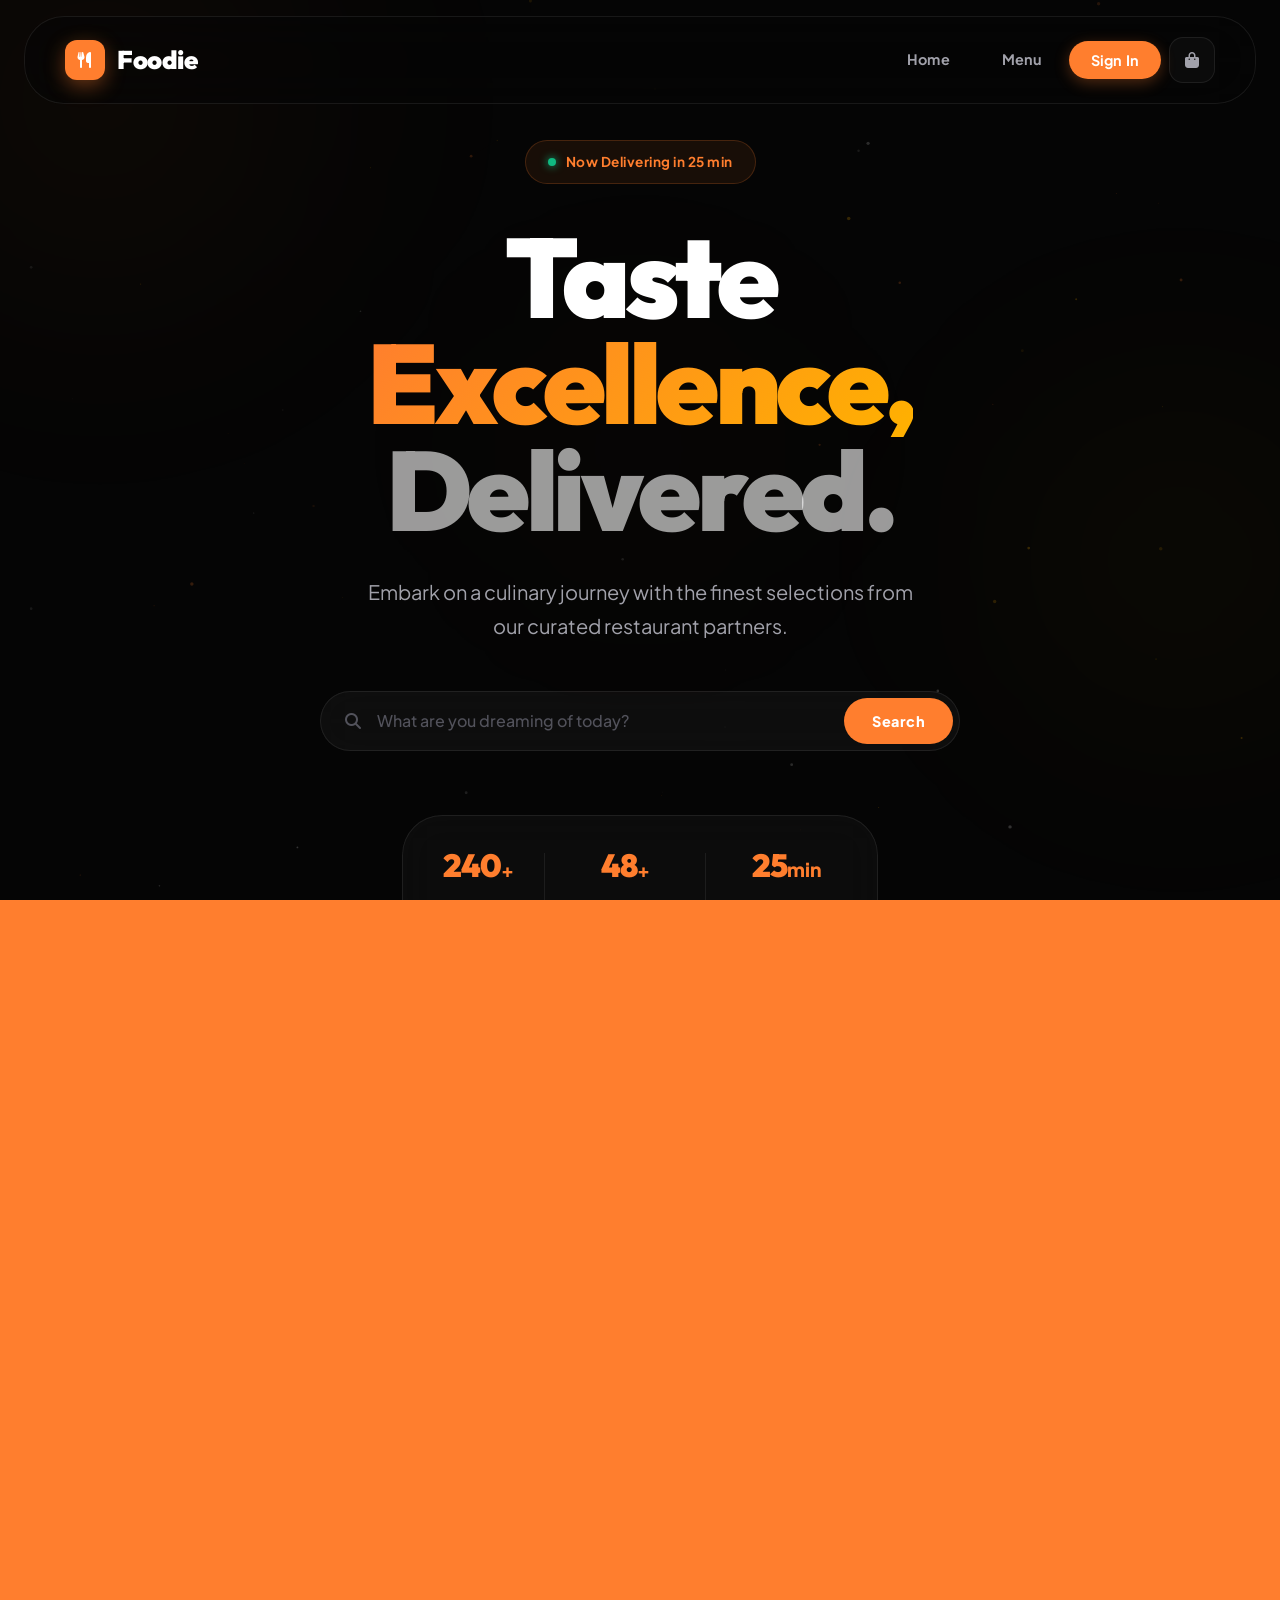
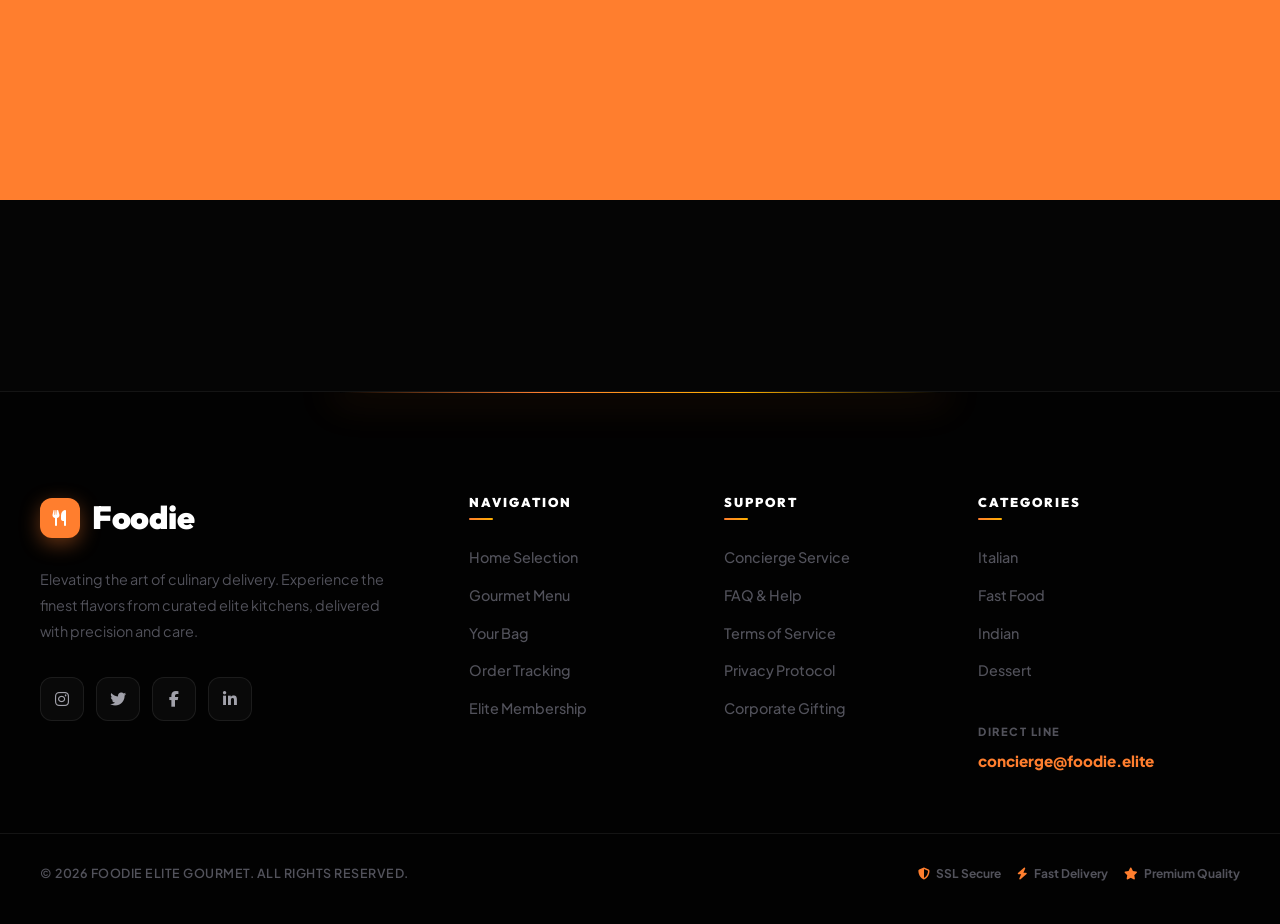
==== Frontend/index.html @ 87326526 "Updated" ====
<!DOCTYPE html>
<html lang="en">
<head>
    <meta charset="UTF-8">
    <meta name="viewport" content="width=device-width, initial-scale=1.0">
    <meta name="description" content="Foodie - Discover the ultimate gourmet experience with lightning-fast delivery from top-rated restaurants.">
    <meta name="theme-color" content="#050505">
    <title>Foodie | Elite Gourmet Delivery</title>
    
    <link rel="preconnect" href="https://fonts.googleapis.com">
    <link rel="preconnect" href="https://fonts.gstatic.com" crossorigin>
    <link href="https://fonts.googleapis.com/css2?family=Outfit:wght@300;400;500;600;700;800;900&family=Plus+Jakarta+Sans:wght@400;500;600;700;800&display=swap" rel="stylesheet">
    <link rel="stylesheet" href="https://cdnjs.cloudflare.com/ajax/libs/font-awesome/6.4.0/css/all.min.css">
    <link rel="stylesheet" href="style.css">
</head>
<body>

    <!-- Canvas for particle background -->
    <canvas id="particle-canvas"></canvas>

    <!-- Ambient orbs -->
    <div class="ambient-orb orb-1"></div>
    <div class="ambient-orb orb-2"></div>
    <div class="ambient-orb orb-3"></div>

    <!-- Page transition overlay -->
    <div id="page-transition"></div>

    <!-- Toast notification container -->
    <div id="toast-container"></div>

    <!-- Premium Glassmorphic Header -->
    <header id="main-header">
        <div class="header-inner">
            <a href="#" class="logo" id="logo-link" onclick="showSection('home')">
                <div class="logo-icon"><i class="fas fa-utensils"></i></div>
                <span>Foodie</span>
            </a>
            <nav>
                <ul class="nav-links">
                    <li><a class="nav-link" id="nav-home-link" onclick="showSection('home')" data-label="Home">Home</a></li>
                    <li><a class="nav-link" id="nav-dashboard-link" onclick="handleDashboardRedirect()" data-label="Dashboard" style="display: none;">Dashboard</a></li>
                    <li><a class="nav-link" id="nav-menu-link" onclick="showSection('home')" data-label="Menu">Menu</a></li>
                    <li id="nav-admin-link" style="display: none;"><a class="nav-link" onclick="showSection('admin')" data-label="Admin">Admin</a></li>
                    <li id="nav-login-wrapper"><a class="nav-link nav-cta" id="nav-login-btn" onclick="showSection('login')">Sign In</a></li>
                    <li id="nav-user-profile" style="display: none;">
                        <div class="user-chip">
                            <div class="user-avatar"><i class="fas fa-crown"></i></div>
                            <span id="user-display-name"></span>
                            <button id="logout-btn" onclick="logout()" class="logout-btn"><i class="fas fa-power-off"></i></button>
                        </div>
                    </li>
                    <li>
                        <a id="cart-nav-btn" onclick="showSection('cart')" class="cart-icon">
                            <i class="fas fa-shopping-bag"></i>
                            <span class="cart-count" id="cart-count-badge" style="display:none;">0</span>
                        </a>
                    </li>
                </ul>
            </nav>
            <button class="mobile-menu-btn" id="mobile-menu-btn"><i class="fas fa-bars"></i></button>
        </div>
    </header>

    <!-- Mobile Nav Drawer -->
    <div class="mobile-nav" id="mobile-nav">
        <button class="mobile-nav-close" onclick="closeMobileNav()"><i class="fas fa-times"></i></button>
        <div class="mobile-nav-links" id="mobile-nav-links-container">
            <a onclick="showSection('home'); closeMobileNav()">Home</a>
            <a onclick="showSection('home'); closeMobileNav()">Menu</a>
            <a onclick="showSection('cart'); closeMobileNav()">Cart</a>
            <a onclick="showSection('login'); closeMobileNav()" id="mobile-login-link">Sign In</a>
        </div>
    </div>

    <main id="main-content">
        <!-- Home Section -->
        <section id="home-section" class="section-page">
            <div class="hero">
                <div class="hero-badge">
                    <span class="badge-dot"></span>
                    <span>Now Delivering in 25 min</span>
                </div>
                <h1 class="hero-title">
                    <span class="title-line">Taste</span>
                    <span class="title-line gradient-text">Excellence,</span>
                    <span class="title-line">Delivered.</span>
                </h1>
                <p class="hero-sub">Embark on a culinary journey with the finest selections from our curated restaurant partners.</p>
                <div class="search-container">
                    <div class="search-icon"><i class="fas fa-search"></i></div>
                    <input type="text" id="food-search-input" placeholder="What are you dreaming of today?" onkeyup="searchFood()">
                    <button class="search-btn" onclick="searchFood()">Search</button>
                </div>
                <div class="hero-stats">
                    <div class="stat-item">
                        <span class="stat-num" data-count="240">0</span><span class="stat-suffix">+</span>
                        <span class="stat-label">Dishes</span>
                    </div>
                    <div class="stat-divider"></div>
                    <div class="stat-item">
                        <span class="stat-num" data-count="48">0</span><span class="stat-suffix">+</span>
                        <span class="stat-label">Restaurants</span>
                    </div>
                    <div class="stat-divider"></div>
                    <div class="stat-item">
                        <span class="stat-num" data-count="25">0</span><span class="stat-suffix">min</span>
                        <span class="stat-label">Avg Delivery</span>
                    </div>
                </div>
            </div>

            <!-- Category Tabs -->
            <div class="category-wrapper">
                <div class="category-scroll" id="category-tabs-list">
                    <div class="category-item active" onclick="filterByCategory('all')">
                        <i class="fas fa-border-all"></i> All Delicacies
                    </div>
                </div>
            </div>

            <div class="container">
                <div class="section-header">
                    <div>
                        <h2 class="section-title" id="main-menu-heading">Curated Menu</h2>
                        <p id="results-count" class="results-count"></p>
                    </div>
                    <div class="view-toggle">
                        <button class="view-btn active" onclick="setView('grid')" id="grid-view-btn"><i class="fas fa-th"></i></button>
                        <button class="view-btn" onclick="setView('list')" id="list-view-btn"><i class="fas fa-list"></i></button>
                    </div>
                </div>
                
                <div class="food-grid" id="food-items-grid">
                    <div class="loading-state">
                        <div class="loader-ring"></div>
                        <p>CURATING YOUR EXPERIENCE...</p>
                    </div>
                </div>
            </div>
        </section>

        <!-- Auth Section -->
        <section id="login-section" class="section-page auth-section" style="display: none;">
            <div class="auth-bg-art">
                <div class="auth-orb auth-orb-1"></div>
                <div class="auth-orb auth-orb-2"></div>
            </div>
            <div class="auth-container">
                <div class="auth-card" id="login-form-box">
                    <div class="auth-logo"><i class="fas fa-utensils"></i></div>
                    <h2>Welcome Back</h2>
                    <p class="auth-subtitle">Sign in to your elite account</p>
                    <form id="login-form" onsubmit="handleLogin(event)">
                        <div class="form-group">
                            <label for="login-email"><i class="fas fa-envelope"></i> Email Address</label>
                            <input type="email" id="login-email" required placeholder="name@example.com" autocomplete="email">
                        </div>
                        <div class="form-group">
                            <label for="login-role"><i class="fas fa-user-shield"></i> Select Role</label>
                            <select id="login-role" required class="auth-select">
                                <option value="USER">User / Gourmet Explorer</option>
                                <option value="ADMIN">Admin / Console Controller</option>
                            </select>
                        </div>
                        <div class="form-group">
                            <label for="login-password"><i class="fas fa-lock"></i> Password</label>
                            <div class="password-wrapper">
                                <input type="password" id="login-password" required placeholder="••••••••" autocomplete="current-password">
                                <button type="button" class="toggle-pwd" onclick="togglePassword('login-password', this)"><i class="fas fa-eye"></i></button>
                            </div>
                        </div>
                        <button type="submit" id="submit-login" class="auth-btn">
                            <span>Authorize Access</span>
                            <i class="fas fa-arrow-right"></i>
                        </button>
                    </form>
                    <p class="auth-switch">New here? <span onclick="toggleAuth('register')">Create an Account →</span></p>
                </div>

                <div class="auth-card" id="register-form-box" style="display: none;">
                    <div class="auth-logo"><i class="fas fa-crown"></i></div>
                    <h2>Join Foodie</h2>
                    <p class="auth-subtitle">Create your elite membership</p>
                    <form id="register-form" onsubmit="handleRegister(event)">
                        <div class="form-group">
                            <label for="reg-name"><i class="fas fa-user"></i> Full Name</label>
                            <input type="text" id="reg-name" required placeholder="Johnathan Doe" autocomplete="name">
                        </div>
                        <div class="form-group">
                            <label for="reg-email"><i class="fas fa-envelope"></i> Email Address</label>
                            <input type="email" id="reg-email" required placeholder="name@example.com" autocomplete="email">
                        </div>
                        <div class="form-group">
                            <label for="reg-password"><i class="fas fa-lock"></i> Password</label>
                            <div class="password-wrapper">
                                <input type="password" id="reg-password" required placeholder="Min 8 characters" autocomplete="new-password">
                                <button type="button" class="toggle-pwd" onclick="togglePassword('reg-password', this)"><i class="fas fa-eye"></i></button>
                            </div>
                            <div class="pwd-strength" id="pwd-strength"></div>
                        </div>
                        <button type="submit" id="submit-register" class="auth-btn">
                            <span>Create Identity</span>
                            <i class="fas fa-arrow-right"></i>
                        </button>
                    </form>
                    <p class="auth-switch">Already have access? <span onclick="toggleAuth('login')">Sign In →</span></p>
                </div>
            </div>
        </section>

        <!-- User Dashboard Section -->
        <section id="user-dashboard-section" class="section-page" style="display: none; padding-top: 130px; min-height: 90vh;">
            <div class="container">
                <div class="hero" style="padding: 40px 0;">
                    <div class="hero-badge">
                        <span class="badge-dot"></span>
                        <span>Personalized Selection</span>
                    </div>
                    <h2 class="section-title">Welcome Back, <span id="dashboard-user-name" class="gradient-text">Member</span></h2>
                    <p class="hero-sub">Explore your curated gourmet menu and recent favorites.</p>
                </div>

                <div class="section-header">
                    <div>
                        <h3 class="section-title">Explore Menu</h3>
                        <p class="results-count">Exclusively for you</p>
                    </div>
                    <div class="view-toggle">
                        <button class="view-btn active" onclick="setView('grid')"><i class="fas fa-th"></i></button>
                    </div>
                </div>

                <div class="food-grid" id="user-food-grid">
                    <!-- Dynamic user content -->
                </div>
            </div>
        </section>

        <!-- Admin Section -->
        <section id="admin-section" class="section-page admin-dashboard-page" style="display: none; padding-top: 100px; min-height: 100vh;">
            <div class="admin-container">
                <aside class="admin-sidebar">
                    <div class="sidebar-header">
                        <div class="logo-icon"><i class="fas fa-crown"></i></div>
                        <span>Admin Console</span>
                    </div>
                    <nav class="sidebar-nav">
                        <a href="#" class="active" onclick="showAdminTab('inventory')"><i class="fas fa-box"></i> Inventory</a>
                        <a href="#" onclick="showAdminTab('orders')"><i class="fas fa-shopping-cart"></i> Orders</a>
                        <a href="#" onclick="showAdminTab('users')"><i class="fas fa-users"></i> Users</a>
                        <a href="#" onclick="showAdminTab('analytics')"><i class="fas fa-chart-line"></i> Analytics</a>
                    </nav>
                    <div class="sidebar-footer">
                        <button onclick="logout()" class="logout-btn"><i class="fas fa-power-off"></i> Sign Out</button>
                    </div>
                </aside>

                <main class="admin-main-content">
                    <div class="admin-header">
                        <div class="header-info">
                            <h2 class="admin-title">Inventory Management</h2>
                            <p class="admin-subtitle">Add, edit, or remove dishes from the public menu</p>
                        </div>
                        <button class="auth-btn add-dish-btn" onclick="openAdminFoodModal()">
                            <i class="fas fa-plus"></i> New Masterwork
                        </button>
                    </div>

                    <div id="admin-inventory-tab" class="admin-tab-content">
                        <div class="admin-table-wrapper reveal">
                            <table class="admin-table">
                                <thead>
                                    <tr>
                                        <th>Dish</th>
                                        <th>Category</th>
                                        <th>Restaurant</th>
                                        <th>Price</th>
                                        <th>Actions</th>
                                    </tr>
                                </thead>
                                <tbody id="admin-food-table-body">
                                    <!-- Dynamic content -->
                                </tbody>
                            </table>
                        </div>
                    </div>
                    
                    <div id="admin-orders-tab" class="admin-tab-content" style="display:none;">
                        <div class="empty-state">
                            <i class="fas fa-shopping-cart"></i>
                            <h3>Order Tracking</h3>
                            <p>Live order management coming soon.</p>
                        </div>
                    </div>
                </main>
            </div>
        </section>

        <!-- Cart Section -->
        <section id="cart-section" class="section-page" style="display: none; padding-top: 130px; min-height: 90vh;">
            <div class="container">
                <div class="section-header">
                    <div>
                        <h2 class="section-title">Your Selection</h2>
                        <p id="cart-item-count" class="results-count"></p>
                    </div>
                    <button class="back-btn" onclick="showSection('home')">
                        <i class="fas fa-arrow-left"></i> Continue Browsing
                    </button>
                </div>
                <div id="cart-items-container" style="margin-top: 4rem;"></div>
            </div>
        </section>
    </main>

    <!-- Detail Modal -->
    <div class="modal-overlay" id="item-detail-modal">
        <div class="modal-glass" id="modal-content-container"></div>
    </div>

    <!-- Footer -->
    <footer>
        <div class="footer-glow"></div>
        <div class="footer-content container">
            <div class="footer-section footer-brand">
                <a href="#" class="logo footer-logo" onclick="showSection('home')">
                    <div class="logo-icon"><i class="fas fa-utensils"></i></div>
                    <span>Foodie</span>
                </a>
                <p>Elevating the art of culinary delivery. Experience the finest flavors from curated elite kitchens, delivered with precision and care.</p>
                <div class="social-links">
                    <a href="#" class="social-icon"><i class="fab fa-instagram"></i></a>
                    <a href="#" class="social-icon"><i class="fab fa-twitter"></i></a>
                    <a href="#" class="social-icon"><i class="fab fa-facebook-f"></i></a>
                    <a href="#" class="social-icon"><i class="fab fa-linkedin-in"></i></a>
                </div>
            </div>
            <div class="footer-section">
                <h4>Navigation</h4>
                <ul>
                    <li><a onclick="showSection('home')">Home Selection</a></li>
                    <li><a onclick="showSection('home')">Gourmet Menu</a></li>
                    <li><a onclick="showSection('cart')">Your Bag</a></li>
                    <li><a href="#">Order Tracking</a></li>
                    <li><a href="#">Elite Membership</a></li>
                </ul>
            </div>
            <div class="footer-section">
                <h4>Support</h4>
                <ul>
                    <li><a href="#">Concierge Service</a></li>
                    <li><a href="#">FAQ & Help</a></li>
                    <li><a href="#">Terms of Service</a></li>
                    <li><a href="#">Privacy Protocol</a></li>
                    <li><a href="#">Corporate Gifting</a></li>
                </ul>
            </div>
            <div class="footer-section">
                <h4>Categories</h4>
                <ul id="footer-category-links">
                    <li><a onclick="filterByCategory('Italian'); showSection('home')">Italian</a></li>
                    <li><a onclick="filterByCategory('Fast Food'); showSection('home')">Fast Food</a></li>
                    <li><a onclick="filterByCategory('Indian'); showSection('home')">Indian</a></li>
                    <li><a onclick="filterByCategory('Dessert'); showSection('home')">Dessert</a></li>
                </ul>
                <div class="footer-contact">
                    <h5>Direct Line</h5>
                    <p>concierge@foodie.elite</p>
                </div>
            </div>
        </div>
        <div class="container footer-bottom">
            <p>&copy; 2026 FOODIE ELITE GOURMET. ALL RIGHTS RESERVED.</p>
            <div class="footer-badges">
                <span><i class="fas fa-shield-alt"></i> SSL Secure</span>
                <span><i class="fas fa-bolt"></i> Fast Delivery</span>
                <span><i class="fas fa-star"></i> Premium Quality</span>
            </div>
        </div>
    </footer>

    <script src="app.js"></script>
</body>
</html>
---- Frontend/style.css ----
@import url('https://fonts.googleapis.com/css2?family=Outfit:wght@300;400;500;600;700;800;900&family=Plus+Jakarta+Sans:wght@400;500;600;700;800&display=swap');

:root {
    --primary: #ff7e2e;
    --primary-rgb: 255, 126, 46;
    --primary-dark: #e66a1f;
    --primary-light: rgba(255, 126, 46, 0.15);
    --accent: #ffb100;
    --accent-rgb: 255, 177, 0;

    --bg: #050505;
    --surface: #0c0c0c;
    --surface-2: #111111;
    --card: #0f0f0f;
    --card-hover: #161616;

    --text: #ffffff;
    --text-muted: #a1a1aa;
    --text-dim: #52525b;

    --success: #10b981;
    --danger: #ef4444;
    --warning: #f59e0b;

    /* Glassmorphism */
    --glass: rgba(255, 255, 255, 0.03);
    --glass-md: rgba(255, 255, 255, 0.06);
    --glass-border: rgba(255, 255, 255, 0.08);
    --glass-border-hover: rgba(255, 255, 255, 0.15);
    --glass-glow: rgba(255, 126, 46, 0.12);

    --border: rgba(255, 255, 255, 0.07);
    --shadow-sm: 0 4px 20px rgba(0,0,0,0.3);
    --shadow-md: 0 10px 40px rgba(0,0,0,0.4);
    --shadow-lg: 0 25px 60px rgba(0,0,0,0.6);
    --shadow-glow: 0 0 40px rgba(255, 126, 46, 0.15);

    --ease-out-expo: cubic-bezier(0.16, 1, 0.3, 1);
    --ease-in-out: cubic-bezier(0.45, 0, 0.55, 1);
    --spring: cubic-bezier(0.34, 1.56, 0.64, 1);

    --radius-sm: 12px;
    --radius-md: 18px;
    --radius-lg: 28px;
    --radius-xl: 40px;
}

/* ========== RESET & BASE ========== */
*, *::before, *::after { margin: 0; padding: 0; box-sizing: border-box; }
html { scroll-behavior: smooth; font-size: 16px; }

body {
    background: var(--bg);
    color: var(--text);
    font-family: 'Plus Jakarta Sans', sans-serif;
    line-height: 1.6;
    overflow-x: hidden;
    -webkit-font-smoothing: antialiased;
}

h1,h2,h3,h4,.logo { font-family: 'Outfit', sans-serif; }
a { text-decoration: none; color: inherit; cursor: pointer; }
ul { list-style: none; }
button { font-family: 'Plus Jakarta Sans', sans-serif; cursor: pointer; border: none; outline: none; }
input { font-family: 'Plus Jakarta Sans', sans-serif; border: none; outline: none; }

/* ========== PARTICLE CANVAS ========== */
#particle-canvas {
    position: fixed;
    top: 0; left: 0;
    width: 100%; height: 100%;
    pointer-events: none;
    z-index: 0;
    opacity: 0.4;
}

/* ========== AMBIENT ORBS ========== */
.ambient-orb {
    position: fixed;
    border-radius: 50%;
    pointer-events: none;
    z-index: 0;
    filter: blur(120px);
    animation: orbFloat 12s ease-in-out infinite alternate;
}
.orb-1 {
    width: 600px; height: 600px;
    top: -200px; left: -200px;
    background: radial-gradient(circle, rgba(255,126,46,0.06) 0%, transparent 70%);
}
.orb-2 {
    width: 500px; height: 500px;
    bottom: 10%; right: -150px;
    background: radial-gradient(circle, rgba(255,177,0,0.05) 0%, transparent 70%);
    animation-delay: -4s;
}
.orb-3 {
    width: 400px; height: 400px;
    top: 50%; left: 50%;
    transform: translate(-50%, -50%);
    background: radial-gradient(circle, rgba(255,126,46,0.03) 0%, transparent 70%);
    animation-delay: -8s;
}
@keyframes orbFloat {
    0% { transform: translate(0, 0) scale(1); }
    100% { transform: translate(30px, 30px) scale(1.08); }
}

/* ========== PAGE TRANSITION ========== */
#page-transition {
    position: fixed;
    inset: 0;
    background: var(--primary);
    z-index: 9999;
    transform: translateY(100%);
    pointer-events: none;
}
#page-transition.entering {
    animation: transIn 0.4s var(--ease-out-expo) forwards;
}
#page-transition.exiting {
    animation: transOut 0.4s var(--ease-out-expo) forwards;
}
@keyframes transIn {
    from { transform: translateY(100%); }
    to { transform: translateY(0%); }
}
@keyframes transOut {
    from { transform: translateY(0%); }
    to { transform: translateY(-100%); }
}

/* ========== TOAST NOTIFICATIONS ========== */
#toast-container {
    position: fixed;
    bottom: 40px;
    right: 40px;
    display: flex;
    flex-direction: column;
    gap: 12px;
    z-index: 9000;
}
.toast {
    display: flex;
    align-items: center;
    gap: 14px;
    padding: 18px 24px;
    background: rgba(15,15,15,0.95);
    backdrop-filter: blur(30px);
    -webkit-backdrop-filter: blur(30px);
    border: 1px solid var(--glass-border);
    border-radius: var(--radius-md);
    min-width: 280px;
    max-width: 380px;
    box-shadow: var(--shadow-lg);
    animation: toastIn 0.5s var(--spring) forwards;
    transform-origin: right bottom;
}
.toast.removing { animation: toastOut 0.4s var(--ease-out-expo) forwards; }
.toast-icon { width: 36px; height: 36px; border-radius: 10px; display:flex; align-items:center; justify-content:center; font-size: 1rem; flex-shrink: 0; }
.toast.success .toast-icon { background: rgba(16,185,129,0.15); color: var(--success); }
.toast.error .toast-icon { background: rgba(239,68,68,0.15); color: var(--danger); }
.toast.info .toast-icon { background: rgba(255,126,46,0.15); color: var(--primary); }
.toast-body { flex: 1; }
.toast-title { font-weight: 800; font-size: 0.85rem; letter-spacing: 0.5px; margin-bottom: 3px; font-family: 'Outfit', sans-serif; }
.toast-msg { font-size: 0.8rem; color: var(--text-muted); font-weight: 500; }
.toast-close { color: var(--text-dim); cursor:pointer; padding: 4px; transition: color 0.2s; }
.toast-close:hover { color: var(--text); }
.toast-progress { position: absolute; bottom: 0; left: 0; height: 2px; border-radius: 0 0 var(--radius-md) var(--radius-md); animation: toastProgress 4s linear forwards; }
.toast.success .toast-progress { background: var(--success); }
.toast.error .toast-progress { background: var(--danger); }
.toast.info .toast-progress { background: var(--primary); }
@keyframes toastIn {
    from { opacity: 0; transform: translateX(60px) scale(0.9); }
    to { opacity: 1; transform: translateX(0) scale(1); }
}
@keyframes toastOut {
    from { opacity: 1; transform: translateX(0) scale(1); }
    to { opacity: 0; transform: translateX(60px) scale(0.9); }
}
@keyframes toastProgress {
    from { width: 100%; }
    to { width: 0%; }
}

/* ========== HEADER ========== */
header {
    position: fixed;
    top: 0; left: 0; right: 0;
    z-index: 1000;
    padding: 0;
    transition: all 0.4s var(--ease-out-expo);
}
.header-inner {
    display: flex;
    align-items: center;
    justify-content: space-between;
    padding: 20px 40px;
    margin: 16px 24px 0;
    background: rgba(5,5,5,0.6);
    backdrop-filter: blur(30px);
    -webkit-backdrop-filter: blur(30px);
    border: 1px solid var(--glass-border);
    border-radius: var(--radius-xl);
    transition: all 0.4s var(--ease-out-expo);
}
header.scrolled .header-inner {
    padding: 14px 36px;
    background: rgba(5,5,5,0.85);
    border-color: rgba(255,255,255,0.1);
    box-shadow: 0 8px 40px rgba(0,0,0,0.4), 0 0 0 1px rgba(255,126,46,0.05);
}

.logo {
    display: flex;
    align-items: center;
    gap: 12px;
    font-family: 'Outfit', sans-serif;
    font-size: 1.6rem;
    font-weight: 900;
    letter-spacing: -0.5px;
    color: var(--text);
    transition: transform 0.3s var(--spring);
}
.logo:hover { transform: scale(1.03); }
.logo-icon {
    width: 40px; height: 40px;
    background: var(--primary);
    border-radius: 12px;
    display: flex; align-items: center; justify-content: center;
    font-size: 1rem;
    color: white;
    box-shadow: 0 6px 20px rgba(var(--primary-rgb), 0.4);
    transition: box-shadow 0.3s;
}
.logo:hover .logo-icon { box-shadow: 0 8px 30px rgba(var(--primary-rgb), 0.6); }

.nav-links {
    display: flex;
    align-items: center;
    gap: 8px;
}
.nav-link {
    padding: 10px 18px;
    border-radius: 50px;
    font-weight: 700;
    font-size: 0.9rem;
    color: var(--text-muted);
    transition: all 0.25s var(--ease-out-expo);
    position: relative;
    letter-spacing: 0.2px;
}
.nav-link::after {
    content: '';
    position: absolute;
    bottom: 6px;
    left: 50%;
    transform: translateX(-50%);
    width: 0;
    height: 2px;
    background: var(--primary);
    border-radius: 2px;
    transition: width 0.3s var(--ease-out-expo);
}
.nav-link:hover { color: var(--text); background: var(--glass); }
.nav-link:hover::after { width: 20px; }
.nav-link.active-nav { color: var(--text); }
.nav-cta {
    background: var(--primary);
    color: white !important;
    box-shadow: 0 4px 15px rgba(var(--primary-rgb), 0.3);
    padding: 10px 22px;
}
.nav-cta:hover { background: var(--primary-dark); box-shadow: 0 6px 25px rgba(var(--primary-rgb), 0.5); transform: translateY(-1px); }
.nav-cta::after { display: none; }

.user-chip {
    display: flex;
    align-items: center;
    gap: 10px;
    background: var(--glass);
    border: 1px solid var(--glass-border);
    border-radius: 50px;
    padding: 6px 14px 6px 8px;
    backdrop-filter: blur(10px);
}
.user-avatar {
    width: 32px; height: 32px;
    background: linear-gradient(135deg, var(--primary), var(--accent));
    border-radius: 50%;
    display: flex; align-items: center; justify-content: center;
    font-size: 0.75rem;
    color: white;
}
#user-display-name { font-weight: 800; font-size: 0.85rem; }
.logout-btn {
    background: rgba(239,68,68,0.1);
    color: var(--danger);
    border: 1px solid rgba(239,68,68,0.2);
    border-radius: 8px;
    width: 28px; height: 28px;
    display: flex; align-items: center; justify-content: center;
    font-size: 0.75rem;
    transition: all 0.2s;
}
.logout-btn:hover { background: var(--danger); color: white; }

.cart-icon {
    position: relative;
    width: 46px; height: 46px;
    background: var(--glass);
    border: 1px solid var(--glass-border);
    border-radius: 14px;
    display: flex; align-items: center; justify-content: center;
    font-size: 1rem;
    color: var(--text-muted);
    transition: all 0.3s var(--ease-out-expo);
}
.cart-icon:hover { background: var(--glass-md); border-color: var(--glass-border-hover); color: var(--text); transform: translateY(-2px); }
.cart-count {
    position: absolute;
    top: -6px; right: -6px;
    min-width: 20px; height: 20px;
    background: var(--primary);
    border-radius: 50px;
    font-size: 0.7rem;
    font-weight: 900;
    color: white;
    display: flex; align-items: center; justify-content: center;
    padding: 0 5px;
    border: 2px solid var(--bg);
    animation: badgePop 0.4s var(--spring);
}
@keyframes badgePop {
    0% { transform: scale(0); }
    60% { transform: scale(1.2); }
    100% { transform: scale(1); }
}

.mobile-menu-btn {
    display: none;
    background: var(--glass);
    border: 1px solid var(--glass-border);
    border-radius: 12px;
    color: var(--text);
    width: 44px; height: 44px;
    align-items: center; justify-content: center;
    font-size: 1.1rem;
}

/* Mobile Nav */
.mobile-nav {
    position: fixed;
    inset: 0;
    background: rgba(5,5,5,0.97);
    backdrop-filter: blur(30px);
    z-index: 2000;
    display: flex;
    flex-direction: column;
    align-items: center;
    justify-content: center;
    transform: translateX(100%);
    transition: transform 0.5s var(--ease-out-expo);
}
.mobile-nav.open { transform: translateX(0); }
.mobile-nav-close {
    position: absolute;
    top: 30px; right: 30px;
    background: var(--glass);
    border: 1px solid var(--glass-border);
    color: var(--text);
    border-radius: 12px;
    width: 44px; height: 44px;
    display: flex; align-items: center; justify-content: center;
    font-size: 1.1rem;
}
.mobile-nav-links {
    display: flex;
    flex-direction: column;
    gap: 2rem;
    text-align: center;
}
.mobile-nav-links a {
    font-size: 2.5rem;
    font-weight: 900;
    font-family: 'Outfit', sans-serif;
    color: var(--text-muted);
    transition: all 0.3s;
    letter-spacing: -1px;
}
.mobile-nav-links a:hover { color: var(--primary); transform: translateX(10px); }

/* ========== HERO ========== */
.hero {
    min-height: 100vh;
    display: flex;
    flex-direction: column;
    align-items: center;
    justify-content: center;
    text-align: center;
    padding: 140px 40px 80px;
    position: relative;
    z-index: 1;
}
.hero-badge {
    display: inline-flex;
    align-items: center;
    gap: 10px;
    background: rgba(255,126,46,0.08);
    border: 1px solid rgba(255,126,46,0.2);
    border-radius: 50px;
    padding: 10px 22px;
    font-size: 0.85rem;
    font-weight: 700;
    color: var(--primary);
    margin-bottom: 2.5rem;
    letter-spacing: 0.5px;
    animation: fadeSlideUp 0.8s var(--ease-out-expo) both;
}
.badge-dot {
    width: 8px; height: 8px;
    background: var(--success);
    border-radius: 50%;
    box-shadow: 0 0 8px var(--success);
    animation: pulse 2s ease-in-out infinite;
}
@keyframes pulse {
    0%, 100% { box-shadow: 0 0 8px var(--success); }
    50% { box-shadow: 0 0 16px var(--success), 0 0 24px rgba(16,185,129,0.3); }
}

.hero-title {
    display: flex;
    flex-direction: column;
    font-size: clamp(3.5rem, 9vw, 7rem);
    font-weight: 900;
    letter-spacing: -0.04em;
    line-height: 0.95;
    margin-bottom: 2rem;
}
.title-line {
    display: block;
    animation: fadeSlideUp 0.8s var(--ease-out-expo) both;
}
.title-line:nth-child(1) { animation-delay: 0.1s; }
.title-line:nth-child(2) { animation-delay: 0.2s; }
.title-line:nth-child(3) { animation-delay: 0.3s; color: rgba(255,255,255,0.6); }
.gradient-text {
    background: linear-gradient(135deg, var(--primary) 0%, var(--accent) 100%);
    -webkit-background-clip: text;
    -webkit-text-fill-color: transparent;
    background-clip: text;
}

.hero-sub {
    font-size: clamp(1rem, 2vw, 1.25rem);
    color: var(--text-muted);
    max-width: 560px;
    line-height: 1.7;
    margin-bottom: 3rem;
    animation: fadeSlideUp 0.8s var(--ease-out-expo) 0.4s both;
}

.search-container {
    display: flex;
    align-items: center;
    gap: 0;
    width: 100%;
    max-width: 640px;
    background: rgba(255,255,255,0.04);
    border: 1px solid var(--glass-border);
    border-radius: var(--radius-xl);
    padding: 6px 6px 6px 24px;
    backdrop-filter: blur(20px);
    transition: all 0.3s var(--ease-out-expo);
    animation: fadeSlideUp 0.8s var(--ease-out-expo) 0.5s both;
}
.search-container:focus-within {
    border-color: rgba(255,126,46,0.4);
    background: rgba(255,255,255,0.06);
    box-shadow: 0 0 0 4px rgba(255,126,46,0.08), 0 20px 40px rgba(0,0,0,0.3);
}
.search-icon { color: var(--text-dim); font-size: 1rem; flex-shrink: 0; }
.search-container input {
    flex: 1;
    background: none;
    color: var(--text);
    font-size: 1rem;
    font-weight: 500;
    padding: 12px 16px;
}
.search-container input::placeholder { color: var(--text-dim); }
.search-btn {
    background: var(--primary);
    color: white;
    border-radius: 50px;
    padding: 14px 28px;
    font-weight: 800;
    font-size: 0.9rem;
    letter-spacing: 0.5px;
    transition: all 0.3s var(--ease-out-expo);
    flex-shrink: 0;
}
.search-btn:hover { background: var(--primary-dark); box-shadow: 0 6px 20px rgba(var(--primary-rgb), 0.4); transform: scale(1.03); }

.hero-stats {
    display: flex;
    align-items: center;
    gap: 0;
    margin-top: 4rem;
    background: var(--glass);
    border: 1px solid var(--glass-border);
    border-radius: var(--radius-xl);
    padding: 24px 40px;
    backdrop-filter: blur(20px);
    animation: fadeSlideUp 0.8s var(--ease-out-expo) 0.6s both;
}
.stat-item { text-align: center; padding: 0 30px; }
.stat-item:first-child { padding-left: 0; }
.stat-item:last-child { padding-right: 0; }
.stat-num {
    font-size: 2rem;
    font-weight: 900;
    font-family: 'Outfit', sans-serif;
    color: var(--primary);
    letter-spacing: -1px;
}
.stat-suffix { font-size: 1.2rem; font-weight: 800; color: var(--primary); }
.stat-label { display: block; font-size: 0.8rem; color: var(--text-dim); font-weight: 600; text-transform: uppercase; letter-spacing: 1px; margin-top: 4px; }
.stat-divider { width: 1px; height: 50px; background: var(--border); }

@keyframes fadeSlideUp {
    from { opacity: 0; transform: translateY(30px); }
    to { opacity: 1; transform: translateY(0); }
}

/* ========== CATEGORY TABS ========== */
.category-wrapper {
    padding: 40px 0;
    position: relative;
    z-index: 1;
}
.category-scroll {
    display: flex;
    gap: 12px;
    overflow-x: auto;
    padding: 8px 40px;
    scrollbar-width: none;
}
.category-scroll::-webkit-scrollbar { display: none; }
.category-item {
    display: flex;
    align-items: center;
    gap: 8px;
    padding: 12px 26px;
    background: var(--glass);
    border: 1px solid var(--glass-border);
    border-radius: 50px;
    font-weight: 700;
    cursor: pointer;
    transition: all 0.3s var(--spring);
    color: var(--text-muted);
    font-size: 0.95rem;
    white-space: nowrap;
    flex-shrink: 0;
    backdrop-filter: blur(10px);
    position: relative;
    overflow: hidden;
}
.category-item::before {
    content: '';
    position: absolute;
    inset: 0;
    background: linear-gradient(135deg, var(--primary), var(--accent));
    opacity: 0;
    transition: opacity 0.3s;
}
.category-item span, .category-item i { position: relative; z-index: 1; }
.category-item:hover { border-color: rgba(255,126,46,0.3); color: var(--text); transform: translateY(-3px); box-shadow: 0 8px 25px rgba(0,0,0,0.3); }
.category-item.active { color: white; border-color: transparent; box-shadow: 0 8px 25px rgba(var(--primary-rgb), 0.35); }
.category-item.active::before { opacity: 1; }

/* ========== SECTION ========== */
.container { max-width: 1400px; margin: 0 auto; padding: 0 40px; }
.section-header {
    display: flex;
    align-items: center;
    justify-content: space-between;
    margin-bottom: 3rem;
}
.section-title {
    font-size: 2.5rem;
    font-weight: 900;
    letter-spacing: -0.03em;
    background: linear-gradient(180deg, #fff 0%, rgba(255,255,255,0.7) 100%);
    -webkit-background-clip: text;
    -webkit-text-fill-color: transparent;
    background-clip: text;
}
.results-count { color: var(--text-dim); font-weight: 600; font-size: 0.9rem; margin-top: 6px; }

.view-toggle {
    display: flex;
    gap: 4px;
    background: var(--glass);
    border: 1px solid var(--glass-border);
    border-radius: 12px;
    padding: 4px;
}
.view-btn {
    width: 36px; height: 36px;
    border-radius: 8px;
    background: none;
    color: var(--text-dim);
    font-size: 0.9rem;
    transition: all 0.2s;
}
.view-btn.active { background: var(--primary); color: white; box-shadow: 0 4px 12px rgba(var(--primary-rgb),0.3); }
.view-btn:hover:not(.active) { color: var(--text); background: var(--glass-md); }

/* ========== FOOD GRID ========== */
.food-grid {
    display: grid;
    grid-template-columns: repeat(auto-fill, minmax(320px, 1fr));
    gap: 24px;
    padding-bottom: 80px;
    position: relative;
    z-index: 1;
}
.food-grid.list-view {
    grid-template-columns: 1fr;
}
.food-grid.list-view .food-card {
    flex-direction: row;
    height: 180px;
}
.food-grid.list-view .card-img-wrapper {
    width: 200px;
    height: 100%;
    flex-shrink: 0;
    margin: 8px;
    border-radius: 20px;
}
.food-grid.list-view .food-info { padding: 24px 28px; }
.food-grid.list-view .food-info h3 { font-size: 1.4rem; }
.food-grid.list-view .food-info p { display: -webkit-box; -webkit-line-clamp: 2; -webkit-box-orient: vertical; overflow: hidden; }

/* ========== FOOD CARD ========== */
.food-card {
    background: var(--card);
    border-radius: var(--radius-lg);
    overflow: hidden;
    border: 1px solid var(--border);
    transition: transform 0.4s var(--spring), border-color 0.4s, box-shadow 0.4s var(--ease-out-expo);
    cursor: pointer;
    display: flex;
    flex-direction: column;
    position: relative;
    opacity: 0;
    animation: cardEntrance 0.6s var(--ease-out-expo) forwards;
}
.food-card::before {
    content: '';
    position: absolute;
    inset: 0;
    background: radial-gradient(circle at 50% 0%, rgba(255,126,46,0.06) 0%, transparent 60%);
    opacity: 0;
    transition: opacity 0.4s;
    pointer-events: none;
    z-index: 1;
}
.food-card:hover { transform: translateY(-12px) scale(1.01); border-color: rgba(var(--primary-rgb), 0.3); box-shadow: 0 30px 60px rgba(0,0,0,0.5), 0 0 30px rgba(var(--primary-rgb), 0.1); }
.food-card:hover::before { opacity: 1; }
.food-card:active { transform: translateY(-6px) scale(0.99); }
@keyframes cardEntrance {
    from { opacity: 0; transform: translateY(40px) scale(0.95); }
    to { opacity: 1; transform: translateY(0) scale(1); }
}

.card-img-wrapper {
    position: relative;
    height: 260px;
    overflow: hidden;
    margin: 10px;
    border-radius: 20px;
    background: var(--surface-2);
    flex-shrink: 0;
}
.food-card img {
    width: 100%; height: 100%;
    object-fit: cover;
    transition: transform 0.6s var(--ease-out-expo);
}
.food-card:hover img { transform: scale(1.08); }
.card-img-overlay {
    position: absolute;
    inset: 0;
    background: linear-gradient(to top, rgba(0,0,0,0.5) 0%, transparent 50%);
    opacity: 0;
    transition: opacity 0.4s;
}
.food-card:hover .card-img-overlay { opacity: 1; }

.card-tag {
    position: absolute;
    top: 14px; left: 14px;
    background: rgba(0,0,0,0.65);
    backdrop-filter: blur(12px);
    color: white;
    padding: 6px 14px;
    border-radius: 50px;
    font-size: 0.72rem;
    font-weight: 800;
    text-transform: uppercase;
    letter-spacing: 1px;
    z-index: 2;
    border: 1px solid rgba(255,255,255,0.1);
}
.card-wish {
    position: absolute;
    top: 14px; right: 14px;
    width: 36px; height: 36px;
    background: rgba(0,0,0,0.6);
    backdrop-filter: blur(12px);
    border: 1px solid rgba(255,255,255,0.1);
    border-radius: 50%;
    display: flex; align-items: center; justify-content: center;
    font-size: 0.85rem;
    color: var(--text-muted);
    cursor: pointer;
    z-index: 2;
    transition: all 0.3s var(--spring);
    opacity: 0;
}
.food-card:hover .card-wish { opacity: 1; }
.card-wish:hover { background: rgba(239,68,68,0.2); color: var(--danger); border-color: rgba(239,68,68,0.3); transform: scale(1.1); }
.card-wish.active { opacity: 1; color: var(--danger); background: rgba(239,68,68,0.2); border-color: rgba(239,68,68,0.3); }

.card-rating {
    position: absolute;
    bottom: 14px; left: 14px;
    background: rgba(0,0,0,0.65);
    backdrop-filter: blur(12px);
    color: var(--accent);
    padding: 4px 12px;
    border-radius: 50px;
    font-size: 0.75rem;
    font-weight: 800;
    z-index: 2;
    display: flex; align-items: center; gap: 5px;
    border: 1px solid rgba(255,255,255,0.1);
    transform: translateY(8px);
    opacity: 0;
    transition: all 0.3s var(--ease-out-expo);
}
.food-card:hover .card-rating { opacity: 1; transform: translateY(0); }

.food-info {
    padding: 20px 22px 22px;
    flex-grow: 1;
    display: flex;
    flex-direction: column;
}
.food-info h3 {
    font-size: 1.5rem;
    font-weight: 900;
    letter-spacing: -0.03em;
    margin-bottom: 8px;
    line-height: 1.2;
    transition: color 0.3s;
}
.food-card:hover .food-info h3 { color: var(--primary); }
.food-info p {
    color: var(--text-muted);
    font-size: 0.9rem;
    line-height: 1.6;
    flex-grow: 1;
    display: -webkit-box;
    -webkit-line-clamp: 2;
    -webkit-box-orient: vertical;
    overflow: hidden;
}
.food-footer {
    display: flex;
    align-items: center;
    justify-content: space-between;
    margin-top: 18px;
    padding-top: 16px;
    border-top: 1px solid var(--border);
}
.price {
    font-size: 1.8rem;
    font-weight: 900;
    letter-spacing: -0.03em;
    font-family: 'Outfit', sans-serif;
}
.add-btn {
    width: 52px; height: 52px;
    background: var(--primary);
    border-radius: 16px;
    display: flex; align-items: center; justify-content: center;
    font-size: 1.1rem;
    color: white;
    transition: all 0.3s var(--spring);
    box-shadow: 0 6px 16px rgba(var(--primary-rgb), 0.35);
    position: relative;
    overflow: hidden;
}
.add-btn::after {
    content: '';
    position: absolute;
    inset: 0;
    background: rgba(255,255,255,0.2);
    transform: scale(0);
    border-radius: 50%;
    transition: transform 0.4s;
}
.add-btn:hover { transform: scale(1.1) rotate(90deg); box-shadow: 0 10px 30px rgba(var(--primary-rgb), 0.5); }
.add-btn:active::after { transform: scale(2); opacity: 0; transition: transform 0.2s, opacity 0.4s; }

/* ========== LOADING STATE ========== */
.loading-state {
    grid-column: 1/-1;
    display: flex;
    flex-direction: column;
    align-items: center;
    justify-content: center;
    padding: 10rem 0;
    gap: 2rem;
}
.loader-ring {
    width: 60px; height: 60px;
    border-radius: 50%;
    border: 3px solid var(--border);
    border-top-color: var(--primary);
    border-right-color: var(--accent);
    animation: spin 0.8s linear infinite;
}
@keyframes spin { to { transform: rotate(360deg); } }
.loading-state p { color: var(--text-dim); font-weight: 700; letter-spacing: 2px; font-size: 0.8rem; }

.skeleton-card {
    background: var(--card);
    border-radius: var(--radius-lg);
    overflow: hidden;
    border: 1px solid var(--border);
    height: 400px;
}
.skeleton-img { height: 260px; background: linear-gradient(90deg, var(--surface) 25%, var(--surface-2) 50%, var(--surface) 75%); background-size: 200% 100%; animation: shimmer 1.5s infinite; margin: 10px; border-radius: 20px; }
.skeleton-text { height: 20px; margin: 10px 22px; background: linear-gradient(90deg, var(--surface) 25%, var(--surface-2) 50%, var(--surface) 75%); background-size: 200% 100%; animation: shimmer 1.5s infinite; border-radius: 6px; }
.skeleton-text.short { width: 60%; }
@keyframes shimmer { 0% { background-position: 200% 0; } 100% { background-position: -200% 0; } }

/* ========== AUTH SECTION ========== */
.auth-section {
    min-height: 100vh;
    display: flex;
    align-items: center;
    justify-content: center;
    padding: 120px 40px 60px;
    position: relative;
}
.auth-bg-art {
    position: absolute;
    inset: 0;
    pointer-events: none;
    overflow: hidden;
}
.auth-orb {
    position: absolute;
    border-radius: 50%;
    filter: blur(100px);
    animation: orbFloat 10s ease-in-out infinite alternate;
}
.auth-orb-1 { width: 500px; height: 500px; top: 10%; left: 10%; background: radial-gradient(circle, rgba(255,126,46,0.08) 0%, transparent 70%); }
.auth-orb-2 { width: 400px; height: 400px; bottom: 10%; right: 10%; background: radial-gradient(circle, rgba(255,177,0,0.06) 0%, transparent 70%); animation-delay: -5s; }

.auth-container { position: relative; z-index: 1; width: 100%; max-width: 480px; }

.auth-card {
    background: rgba(12,12,12,0.8);
    backdrop-filter: blur(40px);
    -webkit-backdrop-filter: blur(40px);
    border: 1px solid rgba(255,255,255,0.08);
    border-radius: var(--radius-xl);
    padding: 50px 48px;
    box-shadow: 0 40px 80px rgba(0,0,0,0.6), inset 0 1px 0 rgba(255,255,255,0.05);
    animation: cardEntrance 0.6s var(--ease-out-expo) both;
}
.auth-logo {
    width: 64px; height: 64px;
    background: linear-gradient(135deg, var(--primary), var(--accent));
    border-radius: 20px;
    display: flex; align-items: center; justify-content: center;
    font-size: 1.6rem;
    color: white;
    margin: 0 auto 2rem;
    box-shadow: 0 10px 30px rgba(var(--primary-rgb), 0.4);
}
.auth-card h2 { text-align: center; font-size: 2rem; font-weight: 900; letter-spacing: -0.03em; margin-bottom: 8px; }
.auth-subtitle { text-align: center; color: var(--text-muted); margin-bottom: 2.5rem; font-size: 0.9rem; }

.form-group { margin-bottom: 1.4rem; }
.form-group label {
    display: block;
    font-size: 0.8rem;
    font-weight: 800;
    color: var(--text-muted);
    text-transform: uppercase;
    letter-spacing: 1px;
    margin-bottom: 10px;
}
.form-group label i { margin-right: 6px; font-size: 0.75rem; color: var(--primary); }
.form-group input {
    width: 100%;
    background: rgba(255,255,255,0.03);
    border: 1px solid var(--glass-border);
    border-radius: var(--radius-md);
    padding: 14px 18px;
    color: var(--text);
    font-size: 0.95rem;
    font-weight: 500;
    transition: all 0.3s;
}
.form-group input:focus { border-color: rgba(255,126,46,0.5); background: rgba(255,126,46,0.03); box-shadow: 0 0 0 4px rgba(255,126,46,0.08); }
.form-group input::placeholder { color: var(--text-dim); }
.auth-select {
    width: 100%;
    background: rgba(255,255,255,0.03);
    border: 1px solid var(--glass-border);
    border-radius: var(--radius-md);
    padding: 14px 18px;
    color: var(--text);
    font-size: 0.95rem;
    font-weight: 500;
    transition: all 0.3s;
    cursor: pointer;
    appearance: none;
    -webkit-appearance: none;
    background-image: url("data:image/svg+xml,%3Csvg xmlns='http://www.w3.org/2000/svg' width='12' height='12' fill='%2352525b' viewBox='0 0 16 16'%3E%3Cpath d='M7.247 11.14 2.451 5.658C1.885 5.013 2.345 4 3.204 4h9.592a1 1 0 0 1 .753 1.659l-4.796 5.48a1 1 0 0 1-1.506 0z'/%3E%3C/svg%3E");
    background-repeat: no-repeat;
    background-position: right 18px center;
}
.auth-select:focus { border-color: rgba(255,126,46,0.5); background: rgba(255,126,46,0.03); box-shadow: 0 0 0 4px rgba(255,126,46,0.08); outline: none; }
.auth-select option { background: #0c0c0c; color: white; padding: 10px; }
.password-wrapper { position: relative; }
.password-wrapper input { padding-right: 48px; }
.toggle-pwd {
    position: absolute;
    right: 14px; top: 50%;
    transform: translateY(-50%);
    background: none;
    color: var(--text-dim);
    font-size: 0.9rem;
    transition: color 0.2s;
}
.toggle-pwd:hover { color: var(--text); }
.pwd-strength { height: 3px; border-radius: 3px; background: var(--border); margin-top: 8px; overflow: hidden; }
.pwd-strength-bar { height: 100%; border-radius: 3px; transition: width 0.4s, background 0.4s; width: 0%; }

.auth-btn {
    width: 100%;
    background: var(--primary);
    color: white;
    border-radius: var(--radius-md);
    padding: 16px 24px;
    font-size: 0.95rem;
    font-weight: 800;
    letter-spacing: 0.5px;
    display: flex; align-items: center; justify-content: center; gap: 10px;
    transition: all 0.3s var(--spring);
    box-shadow: 0 8px 24px rgba(var(--primary-rgb), 0.35);
    margin-top: 0.5rem;
    position: relative;
    overflow: hidden;
}
.auth-btn::before {
    content: '';
    position: absolute;
    top: 0; left: -100%;
    width: 100%; height: 100%;
    background: linear-gradient(90deg, transparent, rgba(255,255,255,0.15), transparent);
    transition: left 0.5s;
}
.auth-btn:hover { transform: translateY(-2px); box-shadow: 0 12px 30px rgba(var(--primary-rgb), 0.5); }
.auth-btn:hover::before { left: 100%; }
.auth-btn:active { transform: translateY(0); }
.auth-btn.loading { pointer-events: none; opacity: 0.7; }
.auth-btn.loading span::after { content: '...'; animation: dots 1s infinite; }
@keyframes dots { 0% { content: '.'; } 33% { content: '..'; } 66% { content: '...'; } }

.auth-switch { text-align: center; color: var(--text-dim); font-size: 0.9rem; margin-top: 2rem; font-weight: 600; }
.auth-switch span { color: var(--primary); cursor: pointer; font-weight: 800; transition: opacity 0.2s; }
.auth-switch span:hover { opacity: 0.8; text-decoration: underline; }

/* ========== CART SECTION ========== */
.back-btn {
    display: flex;
    align-items: center;
    gap: 10px;
    background: var(--glass);
    border: 1px solid var(--glass-border);
    border-radius: 50px;
    padding: 12px 24px;
    color: var(--text-muted);
    font-weight: 700;
    font-size: 0.9rem;
    transition: all 0.3s var(--ease-out-expo);
}
.back-btn:hover { border-color: var(--glass-border-hover); color: var(--text); transform: translateX(-4px); }

.cart-item {
    display: flex;
    align-items: center;
    gap: 24px;
    background: var(--card);
    border: 1px solid var(--border);
    border-radius: var(--radius-lg);
    padding: 20px 24px;
    transition: all 0.3s var(--ease-out-expo);
    animation: fadeSlideUp 0.5s var(--ease-out-expo) both;
    position: relative;
    overflow: hidden;
}
.cart-item::before {
    content: '';
    position: absolute;
    left: 0; top: 0; bottom: 0;
    width: 3px;
    background: linear-gradient(to bottom, var(--primary), var(--accent));
    border-radius: 0 3px 3px 0;
}
.cart-item:hover { border-color: rgba(255,126,46,0.2); transform: translateX(4px); box-shadow: var(--shadow-md); }
.cart-item img {
    width: 90px; height: 90px;
    object-fit: cover;
    border-radius: var(--radius-md);
    flex-shrink: 0;
}
.cart-item-info { flex: 1; }
.cart-item-info h3 { font-size: 1.2rem; font-weight: 900; letter-spacing: -0.02em; margin-bottom: 6px; }
.cart-item-info .item-price { color: var(--primary); font-weight: 800; font-size: 1rem; }
.cart-qty-control { display: flex; align-items: center; gap: 14px; }
.qty-btn {
    width: 32px; height: 32px;
    border-radius: 10px;
    background: var(--glass);
    border: 1px solid var(--glass-border);
    color: var(--text);
    font-size: 1rem;
    display: flex; align-items: center; justify-content: center;
    transition: all 0.2s var(--spring);
}
.qty-btn:hover { background: var(--primary); border-color: var(--primary); box-shadow: 0 4px 12px rgba(var(--primary-rgb), 0.3); }
.qty-num { font-weight: 900; font-size: 1.1rem; min-width: 24px; text-align: center; font-family: 'Outfit', sans-serif; }
.remove-btn {
    width: 40px; height: 40px;
    border-radius: 12px;
    background: rgba(239,68,68,0.08);
    border: 1px solid rgba(239,68,68,0.2);
    color: var(--danger);
    display: flex; align-items: center; justify-content: center;
    font-size: 0.9rem;
    cursor: pointer;
    transition: all 0.3s var(--spring);
    flex-shrink: 0;
}
.remove-btn:hover { background: var(--danger); color: white; border-color: var(--danger); transform: scale(1.1) rotate(10deg); }

.order-summary {
    background: rgba(12,12,12,0.8);
    backdrop-filter: blur(30px);
    border: 1px solid var(--glass-border);
    border-radius: var(--radius-xl);
    padding: 36px;
    position: sticky;
    top: 120px;
    box-shadow: inset 0 1px 0 rgba(255,255,255,0.05);
}
.order-summary h3 { font-size: 1.6rem; font-weight: 900; letter-spacing: -0.03em; margin-bottom: 2rem; }
.summary-row { display: flex; justify-content: space-between; align-items: center; margin-bottom: 14px; }
.summary-row.total { border-top: 1px dashed var(--border); margin-top: 1rem; padding-top: 1.5rem; }
.summary-label { color: var(--text-muted); font-weight: 600; font-size: 0.95rem; }
.summary-value { font-weight: 800; font-size: 1rem; }
.summary-value.free { color: var(--success); font-size: 0.85rem; letter-spacing: 1px; }
.summary-total-label { font-size: 1.2rem; font-weight: 900; }
.summary-total-price { font-size: 2rem; font-weight: 900; color: var(--primary); font-family: 'Outfit', sans-serif; letter-spacing: -1px; }
.checkout-btn {
    width: 100%;
    background: linear-gradient(135deg, var(--primary) 0%, var(--accent) 100%);
    color: white;
    border-radius: var(--radius-md);
    padding: 18px 24px;
    font-size: 1rem;
    font-weight: 900;
    letter-spacing: 0.5px;
    margin-top: 1.5rem;
    transition: all 0.3s var(--spring);
    box-shadow: 0 10px 30px rgba(var(--primary-rgb), 0.35);
    display: flex; align-items: center; justify-content: center; gap: 12px;
    position: relative;
    overflow: hidden;
}
.checkout-btn:hover { transform: translateY(-3px); box-shadow: 0 16px 40px rgba(var(--primary-rgb), 0.5); }
.checkout-btn:active { transform: translateY(-1px); }
.secure-badge { display: flex; align-items: center; justify-content: center; gap: 8px; margin-top: 14px; color: var(--text-dim); font-size: 0.75rem; font-weight: 700; letter-spacing: 0.5px; }

/* ========== MODAL ========== */
.modal-overlay {
    display: none;
    position: fixed;
    inset: 0;
    background: rgba(0,0,0,0.85);
    backdrop-filter: blur(12px);
    -webkit-backdrop-filter: blur(12px);
    z-index: 5000;
    align-items: center;
    justify-content: center;
    padding: 24px;
}
.modal-overlay.open { display: flex; animation: fadeIn 0.3s var(--ease-out-expo); }
@keyframes fadeIn { from { opacity: 0; } to { opacity: 1; } }

.modal-glass {
    background: rgba(10,10,10,0.95);
    backdrop-filter: blur(40px);
    border: 1px solid rgba(255,255,255,0.08);
    border-radius: var(--radius-xl);
    overflow: hidden;
    display: flex;
    max-width: 900px;
    width: 100%;
    max-height: 90vh;
    overflow-y: auto;
    box-shadow: 0 40px 80px rgba(0,0,0,0.8), inset 0 1px 0 rgba(255,255,255,0.05);
    animation: modalIn 0.5s var(--spring) both;
}
@keyframes modalIn {
    from { opacity: 0; transform: scale(0.9) translateY(30px); }
    to { opacity: 1; transform: scale(1) translateY(0); }
}
.modal-img-wrapper {
    width: 45%;
    flex-shrink: 0;
    position: relative;
    overflow: hidden;
}
.modal-img-wrapper img { width: 100%; height: 100%; object-fit: cover; }
.modal-img-wrapper::after { content: ''; position: absolute; inset: 0; background: linear-gradient(to right, transparent 70%, rgba(10,10,10,0.95) 100%); }
.modal-details { flex: 1; padding: 48px; display: flex; flex-direction: column; overflow-y: auto; }
.modal-tag { color: var(--primary); font-weight: 800; letter-spacing: 3px; font-size: 0.72rem; text-transform: uppercase; margin-bottom: 14px; }
.modal-title { font-size: 2.8rem; font-weight: 900; letter-spacing: -0.04em; line-height: 1; margin-bottom: 18px; }
.modal-desc { color: var(--text-muted); font-size: 1rem; line-height: 1.8; margin-bottom: 2.5rem; }
.modal-meta { display: grid; grid-template-columns: 1fr 1fr; gap: 1rem; margin-bottom: 2.5rem; padding: 1.5rem 0; border-top: 1px solid var(--border); border-bottom: 1px solid var(--border); }
.modal-meta-item label { display: block; color: var(--text-dim); font-size: 0.7rem; font-weight: 800; text-transform: uppercase; letter-spacing: 1px; margin-bottom: 6px; }
.modal-meta-item span { font-weight: 800; font-size: 1rem; }
.modal-footer { display: flex; align-items: center; justify-content: space-between; margin-top: auto; }
.modal-price-label { color: var(--text-dim); font-size: 0.7rem; font-weight: 800; letter-spacing: 1px; text-transform: uppercase; margin-bottom: 5px; }
.modal-price { font-size: 2.5rem; font-weight: 900; color: var(--primary); letter-spacing: -0.03em; font-family: 'Outfit', sans-serif; }
.modal-add-btn {
    background: var(--primary);
    color: white;
    border-radius: var(--radius-md);
    padding: 16px 36px;
    font-weight: 900;
    font-size: 0.95rem;
    letter-spacing: 0.5px;
    transition: all 0.3s var(--spring);
    box-shadow: 0 8px 24px rgba(var(--primary-rgb), 0.35);
    display: flex; align-items: center; gap: 10px;
}
.modal-add-btn:hover { transform: translateY(-2px); box-shadow: 0 12px 30px rgba(var(--primary-rgb), 0.5); }
.close-btn {
    position: absolute;
    top: 20px; right: 20px;
    width: 40px; height: 40px;
    border-radius: 12px;
    background: rgba(0,0,0,0.5);
    backdrop-filter: blur(10px);
    border: 1px solid var(--glass-border);
    color: var(--text-muted);
    font-size: 1.1rem;
    display: flex; align-items: center; justify-content: center;
    cursor: pointer;
    transition: all 0.2s;
    z-index: 10;
}
.close-btn:hover { background: var(--danger); color: white; border-color: var(--danger); }

/* ========== EMPTY / ERROR STATES ========== */
.empty-state {
    grid-column: 1/-1;
    display: flex;
    flex-direction: column;
    align-items: center;
    justify-content: center;
    padding: 10rem 0;
    gap: 1.5rem;
    text-align: center;
}
.empty-icon { font-size: 4rem; color: var(--surface-2); margin-bottom: 1rem; }
.empty-state h3 { font-size: 1.8rem; font-weight: 900; letter-spacing: -0.02em; }
.empty-state p { color: var(--text-muted); max-width: 360px; }
.retry-btn {
    background: var(--glass);
    border: 1px solid var(--glass-border);
    color: var(--text);
    border-radius: var(--radius-md);
    padding: 12px 28px;
    font-weight: 700;
    font-size: 0.9rem;
    transition: all 0.3s var(--spring);
}
.retry-btn:hover { background: var(--primary); border-color: var(--primary); box-shadow: 0 8px 24px rgba(var(--primary-rgb), 0.3); }

/* ========== FOOTER ========== */
footer {
    padding: 100px 0 40px;
    background: #020202;
    border-top: 1px solid var(--border);
    position: relative;
    overflow: hidden;
}
.footer-glow {
    position: absolute;
    top: 0; left: 50%;
    transform: translateX(-50%);
    width: 600px; height: 1px;
    background: linear-gradient(90deg, transparent, var(--primary), var(--accent), transparent);
    box-shadow: 0 0 40px 10px rgba(var(--primary-rgb), 0.1);
}
.footer-content {
    display: grid;
    grid-template-columns: 2fr 1fr 1fr 1.5fr;
    gap: 5rem;
    margin-bottom: 60px;
}
.footer-logo { font-size: 2rem; margin-bottom: 1.5rem; display: flex; }
.footer-brand p { color: var(--text-dim); font-size: 0.9rem; line-height: 1.8; margin-top: 0.5rem; }
.footer-section h4 {
    font-size: 0.8rem;
    font-weight: 900;
    text-transform: uppercase;
    letter-spacing: 2px;
    color: var(--text);
    margin-bottom: 2rem;
    position: relative;
}
.footer-section h4::after {
    content: '';
    position: absolute;
    bottom: -8px; left: 0;
    width: 24px; height: 2px;
    background: linear-gradient(to right, var(--primary), var(--accent));
    border-radius: 2px;
}
.footer-section ul li { margin-bottom: 12px; }
.footer-section ul li a {
    color: var(--text-dim);
    font-weight: 500;
    font-size: 0.9rem;
    transition: all 0.25s var(--ease-out-expo);
}
.footer-section ul li a:hover { color: var(--primary); padding-left: 6px; }
.social-links { display: flex; gap: 12px; margin-top: 2rem; }
.social-icon {
    width: 44px; height: 44px;
    background: var(--glass);
    border: 1px solid var(--glass-border);
    border-radius: 12px;
    display: flex; align-items: center; justify-content: center;
    color: var(--text-muted);
    font-size: 1rem;
    transition: all 0.3s var(--spring);
}
.social-icon:hover { background: var(--primary); color: white; border-color: var(--primary); transform: translateY(-4px); box-shadow: 0 8px 20px rgba(var(--primary-rgb), 0.3); }
.footer-contact { margin-top: 2.5rem; }
.footer-contact h5 { font-size: 0.7rem; color: var(--text-dim); text-transform: uppercase; letter-spacing: 1.5px; font-weight: 800; margin-bottom: 8px; }
.footer-contact p { color: var(--primary); font-weight: 800; font-size: 0.95rem; }
.footer-bottom {
    display: flex;
    align-items: center;
    justify-content: space-between;
    padding-top: 30px;
    border-top: 1px solid var(--border);
    flex-wrap: wrap;
    gap: 16px;
}
.footer-bottom p { color: var(--text-dim); font-size: 0.78rem; font-weight: 600; letter-spacing: 0.5px; }
.footer-badges { display: flex; gap: 16px; }
.footer-badges span { display: flex; align-items: center; gap: 6px; color: var(--text-dim); font-size: 0.75rem; font-weight: 700; }
.footer-badges span i { color: var(--primary); }

/* ========== SECTION PAGE ========== */
.section-page { position: relative; z-index: 1; }

/* ========== SCROLL ANIMATIONS ========== */
.reveal {
    opacity: 0;
    transform: translateY(30px);
    transition: opacity 0.7s var(--ease-out-expo), transform 0.7s var(--ease-out-expo);
}
.reveal.visible { opacity: 1; transform: translateY(0); }

/* ========== RESPONSIVE ========== */
@media (max-width: 1024px) {
    .footer-content { grid-template-columns: 1fr 1fr; gap: 3rem; }
    .hero-stats { padding: 20px 28px; }
    .stat-item { padding: 0 20px; }
}

@media (max-width: 768px) {
    .header-inner { padding: 14px 20px; margin: 10px 12px 0; }
    .nav-links { display: none; }
    .mobile-menu-btn { display: flex; }
    .hero { padding: 120px 24px 60px; }
    .hero-stats { flex-wrap: wrap; gap: 10px; }
    .stat-divider { display: none; }
    .container { padding: 0 24px; }
    .food-grid { grid-template-columns: 1fr; }
    .modal-glass { flex-direction: column; max-height: 95vh; }
    .modal-img-wrapper { width: 100%; height: 240px; }
    .modal-img-wrapper::after { background: linear-gradient(to top, rgba(10,10,10,0.95) 0%, transparent 50%); }
    .modal-details { padding: 30px; }
    .modal-title { font-size: 2rem; }
    .footer-content { grid-template-columns: 1fr; gap: 2.5rem; }
    #toast-container { right: 16px; bottom: 20px; left: 16px; }
    .toast { min-width: unset; }
    .auth-card { padding: 36px 28px; }
}

@media (max-width: 480px) {
    .hero-title { font-size: 2.8rem; }
    .section-title { font-size: 1.8rem; }
}

/* Cart layout on desktop */
.cart-layout {
    display: grid;
    grid-template-columns: 1fr 380px;
    gap: 40px;
    align-items: start;
}
.cart-items-list { display: flex; flex-direction: column; gap: 14px; }

@media (max-width: 900px) {
    .cart-layout { grid-template-columns: 1fr; }
    .order-summary { position: static; }
}

/* Custom scrollbar */
::-webkit-scrollbar { width: 6px; height: 6px; }
::-webkit-scrollbar-track { background: var(--surface); }
::-webkit-scrollbar-thumb { background: var(--border); border-radius: 3px; }
::-webkit-scrollbar-thumb:hover { background: var(--text-dim); }

/* ========== ADMIN DASHBOARD ========== */
.admin-table-wrapper {
    background: var(--glass);
    backdrop-filter: blur(20px);
    border: 1px solid var(--glass-border);
    border-radius: 24px;
    overflow-x: auto;
    margin-top: 2rem;
    box-shadow: var(--shadow-lg);
}

.admin-table {
    width: 100%;
    border-collapse: collapse;
    text-align: left;
    min-width: 800px;
}

.admin-table th {
    background: rgba(255, 255, 255, 0.03);
    padding: 20px 24px;
    font-size: 0.85rem;
    font-weight: 800;
    text-transform: uppercase;
    letter-spacing: 1px;
    color: var(--text-dim);
    border-bottom: 1px solid var(--glass-border);
}

.admin-table td {
    padding: 20px 24px;
    border-bottom: 1px solid var(--glass-border);
    vertical-align: middle;
}

.admin-table tr:last-child td {
    border-bottom: none;
}

.admin-table tr:hover {
    background: rgba(255, 255, 255, 0.02);
}

.admin-dish-info {
    display: flex;
    align-items: center;
    gap: 16px;
}

.admin-dish-img {
    width: 48px;
    height: 48px;
    border-radius: 12px;
    object-fit: cover;
    border: 1px solid var(--glass-border);
}

.admin-dish-name {
    font-weight: 700;
    font-size: 1rem;
}

.admin-actions {
    display: flex;
    gap: 8px;
}

.action-btn {
    width: 36px;
    height: 36px;
    border-radius: 10px;
    display: flex;
    align-items: center;
    justify-content: center;
    border: 1px solid var(--glass-border);
    background: rgba(255, 255, 255, 0.05);
    color: var(--text-muted);
    cursor: pointer;
    transition: all 0.3s ease;
}

.action-btn:hover {
    background: var(--primary);
    color: white;
    border-color: var(--primary);
    transform: translateY(-2px);
}

.action-btn.delete:hover {
    background: var(--danger);
    border-color: var(--danger);
}

/* Admin Form Modal Styles */
.admin-form {
    display: grid;
    gap: 1.5rem;
    padding: 1rem 0;
}

.admin-form-row {
    display: grid;
    grid-template-columns: 1fr 1fr;
    gap: 1.5rem;
}

.admin-submit-btn {
    background: linear-gradient(135deg, var(--primary) 0%, var(--accent) 100%);
    color: white;
    border: none;
    padding: 16px;
    border-radius: 14px;
    font-weight: 800;
    cursor: pointer;
    margin-top: 1rem;
    transition: all 0.3s ease;
    box-shadow: 0 8px 20px rgba(var(--primary-rgb), 0.3);
}

.admin-submit-btn:hover {
    transform: translateY(-3px);
    box-shadow: 0 10px 24px rgba(var(--primary-rgb), 0.5);
}

/* ========== ADMIN DASHBOARD ENHANCED ========== */
.admin-dashboard-page {
    background: #050505;
}

.admin-container {
    display: grid;
    grid-template-columns: 280px 1fr;
    min-height: calc(100vh - 100px);
    gap: 0;
}

.admin-sidebar {
    background: rgba(10, 10, 10, 0.8);
    backdrop-filter: blur(20px);
    border-right: 1px solid var(--glass-border);
    padding: 40px 24px;
    display: flex;
    flex-direction: column;
    gap: 40px;
    position: sticky;
    top: 100px;
    height: calc(100vh - 100px);
}

.sidebar-header {
    display: flex;
    align-items: center;
    gap: 12px;
    font-size: 1.2rem;
    font-weight: 900;
    letter-spacing: -0.02em;
}

.sidebar-nav {
    display: flex;
    flex-direction: column;
    gap: 8px;
    flex: 1;
}

.sidebar-nav a {
    display: flex;
    align-items: center;
    gap: 12px;
    padding: 14px 18px;
    border-radius: 14px;
    color: var(--text-dim);
    font-weight: 700;
    font-size: 0.95rem;
    transition: all 0.3s ease;
}

.sidebar-nav a i {
    font-size: 1.1rem;
    width: 24px;
}

.sidebar-nav a:hover, .sidebar-nav a.active {
    background: rgba(255, 126, 46, 0.1);
    color: var(--primary);
}

.sidebar-nav a.active {
    background: var(--accent-gradient);
    color: white;
}

.sidebar-footer {
    padding-top: 20px;
    border-top: 1px solid var(--glass-border);
}

.admin-main-content {
    padding: 40px 60px;
    overflow-y: auto;
}

.admin-header {
    display: flex;
    justify-content: space-between;
    align-items: flex-end;
    margin-bottom: 40px;
}

.admin-title {
    font-size: 2.8rem;
    font-weight: 900;
    letter-spacing: -0.04em;
    margin-bottom: 8px;
}

.admin-subtitle {
    color: var(--text-muted);
    font-size: 1rem;
}

.add-dish-btn {
    width: auto;
    padding: 14px 28px;
    border-radius: 50px;
}

@media (max-width: 1024px) {
    .admin-container {
        grid-template-columns: 80px 1fr;
    }
    .sidebar-header span, .sidebar-nav a span {
        display: none;
    }
    .admin-sidebar {
        padding: 40px 12px;
    }
    .sidebar-nav a {
        justify-content: center;
        padding: 14px;
    }
}

@media (max-width: 768px) {
    .admin-container {
        grid-template-columns: 1fr;
    }
    .admin-sidebar {
        display: none;
    }
    .admin-main-content {
        padding: 40px 24px;
    }
}

/* ========== DASHBOARD SPECIFIC ========== */
#user-dashboard-section .hero {
    background: radial-gradient(circle at top left, rgba(255,126,46,0.05), transparent 40%);
    border-bottom: 1px solid var(--glass-border);
    margin-bottom: 3rem;
}

#user-dashboard-section .section-title {
    font-size: 3.5rem;
    margin-bottom: 0.5rem;
}

.dashboard-user-name {
    text-transform: capitalize;
}

/* Ensure admin section also follows this */
#admin-section .section-header {
    margin-bottom: 3rem;
}
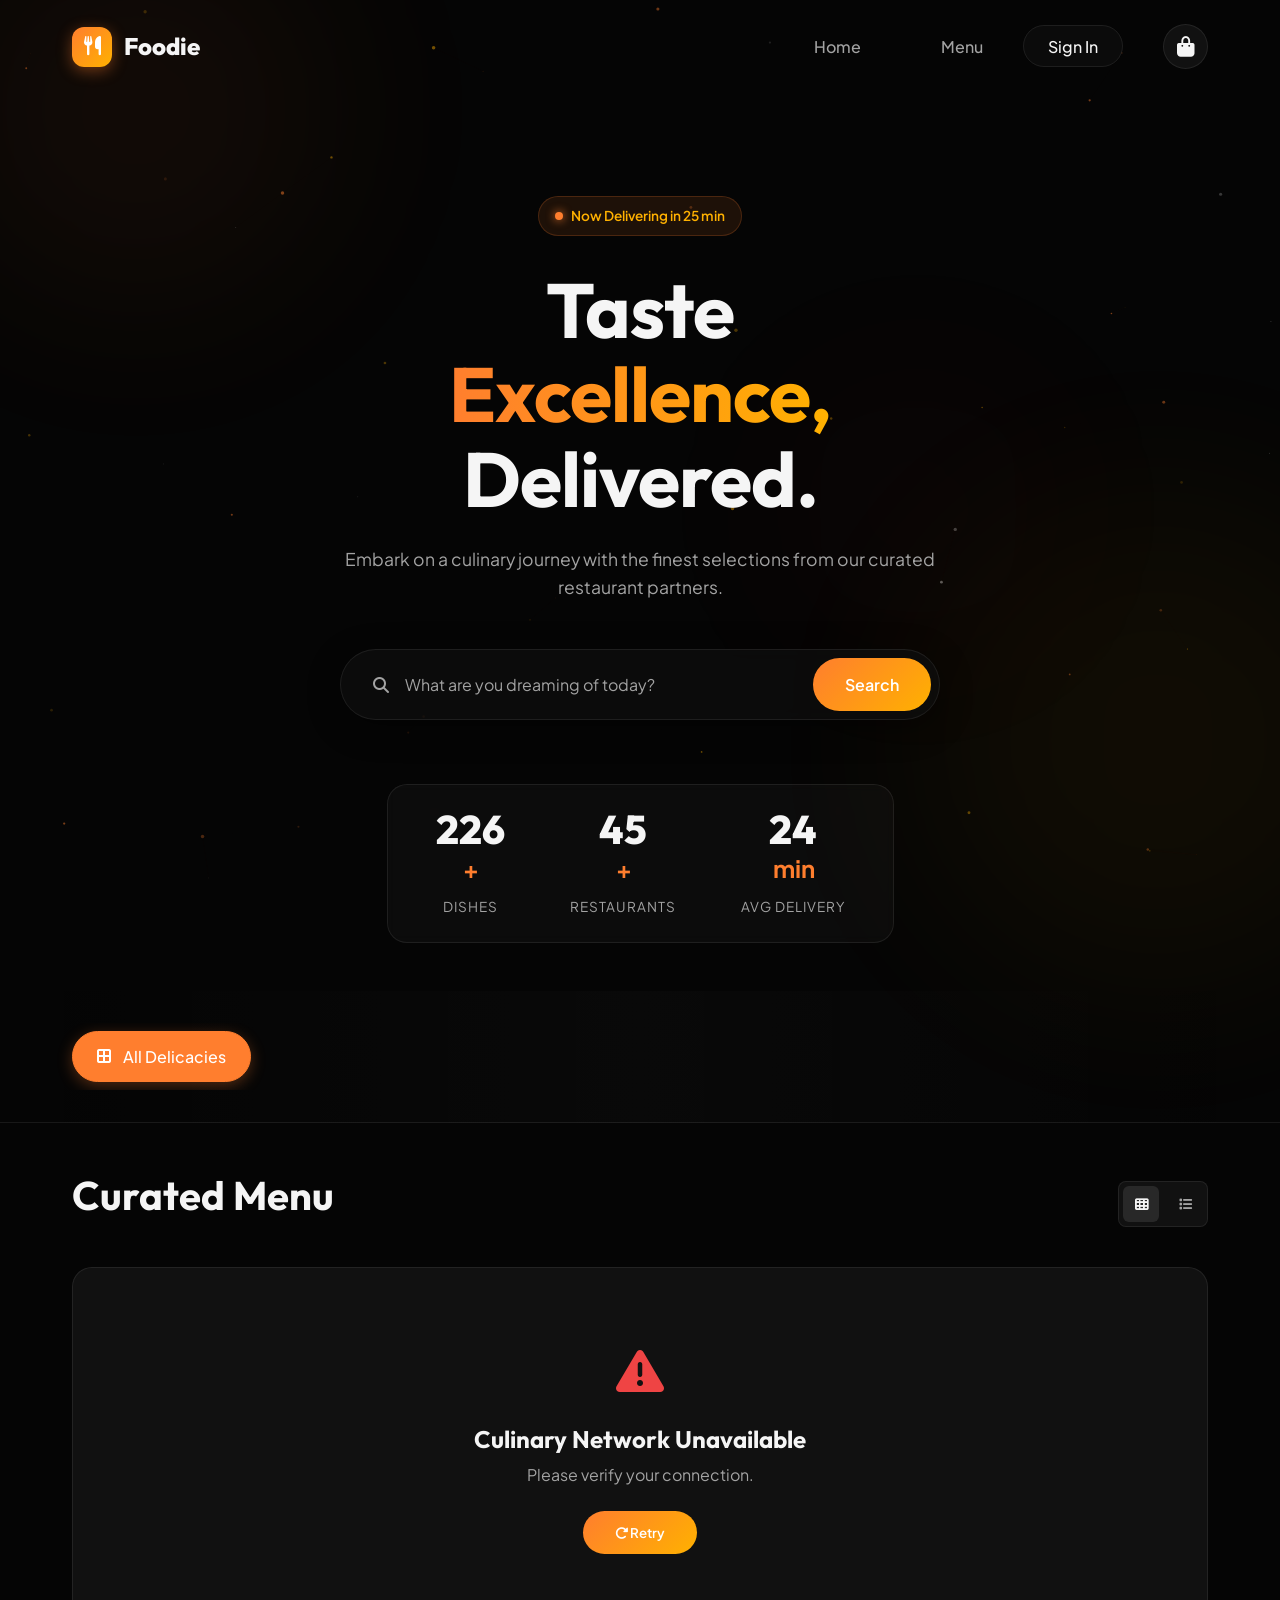
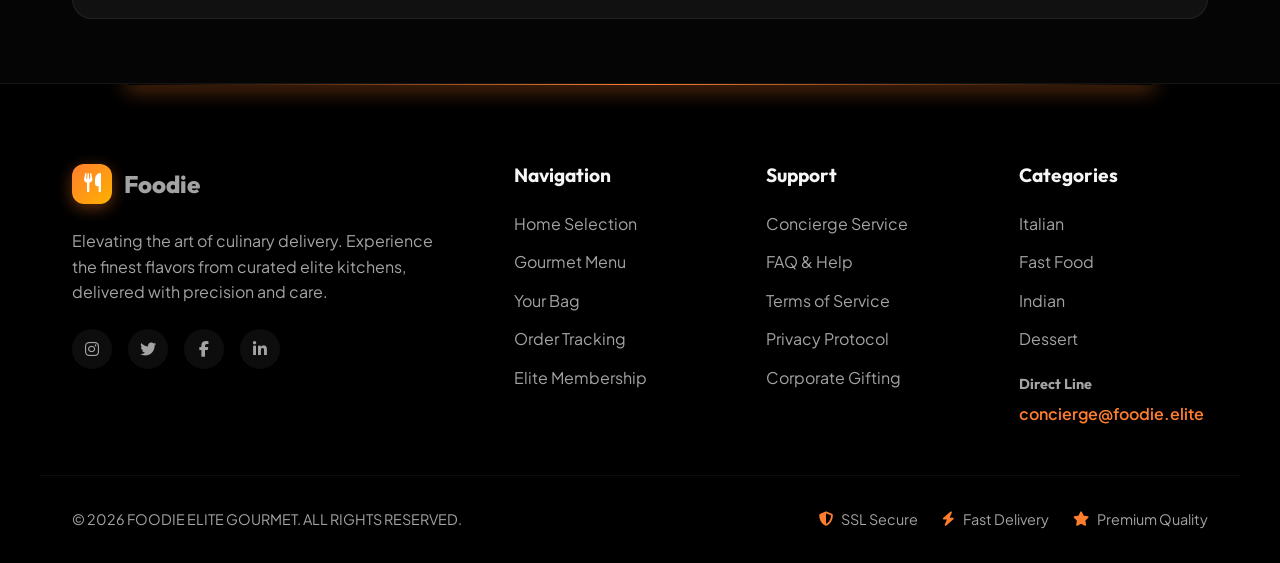
==== commit 846c9ea5: "Major backend and frontend update" ====
--- a/Frontend/index.html
+++ b/Frontend/index.html
@@ -14,7 +14,7 @@
     <link rel="stylesheet" href="style.css">
 </head>
 <body>
-
+    
     <!-- Canvas for particle background -->
     <canvas id="particle-canvas"></canvas>
 
--- a/Frontend/style.css
+++ b/Frontend/style.css
@@ -1,1631 +1,1507 @@
-@import url('https://fonts.googleapis.com/css2?family=Outfit:wght@300;400;500;600;700;800;900&family=Plus+Jakarta+Sans:wght@400;500;600;700;800&display=swap');
+/* ==========================================================================
+   Foodie Elite - Premium CSS
+   ========================================================================== */
 
 :root {
+    --bg-main: #050505;
+    --bg-card: rgba(25, 25, 25, 0.6);
+    --bg-glass: rgba(15, 15, 15, 0.7);
+    --bg-modal: rgba(0, 0, 0, 0.85);
+    
+    --text-main: #f5f5f5;
+    --text-muted: #a3a3a3;
+    
     --primary: #ff7e2e;
-    --primary-rgb: 255, 126, 46;
-    --primary-dark: #e66a1f;
-    --primary-light: rgba(255, 126, 46, 0.15);
+    --primary-dark: #e06518;
+    --primary-light: #ffb100;
+    
     --accent: #ffb100;
-    --accent-rgb: 255, 177, 0;
-
-    --bg: #050505;
-    --surface: #0c0c0c;
-    --surface-2: #111111;
-    --card: #0f0f0f;
-    --card-hover: #161616;
-
-    --text: #ffffff;
-    --text-muted: #a1a1aa;
-    --text-dim: #52525b;
-
+    --danger: #ef4444;
     --success: #10b981;
-    --danger: #ef4444;
-    --warning: #f59e0b;
-
-    /* Glassmorphism */
-    --glass: rgba(255, 255, 255, 0.03);
-    --glass-md: rgba(255, 255, 255, 0.06);
-    --glass-border: rgba(255, 255, 255, 0.08);
-    --glass-border-hover: rgba(255, 255, 255, 0.15);
-    --glass-glow: rgba(255, 126, 46, 0.12);
-
-    --border: rgba(255, 255, 255, 0.07);
-    --shadow-sm: 0 4px 20px rgba(0,0,0,0.3);
-    --shadow-md: 0 10px 40px rgba(0,0,0,0.4);
-    --shadow-lg: 0 25px 60px rgba(0,0,0,0.6);
-    --shadow-glow: 0 0 40px rgba(255, 126, 46, 0.15);
-
-    --ease-out-expo: cubic-bezier(0.16, 1, 0.3, 1);
-    --ease-in-out: cubic-bezier(0.45, 0, 0.55, 1);
-    --spring: cubic-bezier(0.34, 1.56, 0.64, 1);
-
-    --radius-sm: 12px;
-    --radius-md: 18px;
-    --radius-lg: 28px;
-    --radius-xl: 40px;
-}
-
-/* ========== RESET & BASE ========== */
-*, *::before, *::after { margin: 0; padding: 0; box-sizing: border-box; }
-html { scroll-behavior: smooth; font-size: 16px; }
+    --info: #3b82f6;
+
+    --gradient-primary: linear-gradient(135deg, var(--primary) 0%, var(--primary-light) 100%);
+    --gradient-text: linear-gradient(to right, var(--primary), var(--primary-light));
+    
+    --border-glass: 1px solid rgba(255, 255, 255, 0.08);
+    --shadow-glass: 0 8px 32px 0 rgba(0, 0, 0, 0.37);
+    
+    --font-heading: 'Outfit', sans-serif;
+    --font-body: 'Plus Jakarta Sans', sans-serif;
+    
+    --transition: all 0.3s cubic-bezier(0.25, 0.8, 0.25, 1);
+    --container-width: 1200px;
+}
+
+/* ========== RESET & GLOBALS ========== */
+* {
+    margin: 0;
+    padding: 0;
+    box-sizing: border-box;
+}
+
+html {
+    scroll-behavior: smooth;
+    font-size: 16px;
+}
 
 body {
-    background: var(--bg);
-    color: var(--text);
-    font-family: 'Plus Jakarta Sans', sans-serif;
+    font-family: var(--font-body);
+    background-color: var(--bg-main);
+    color: var(--text-main);
     line-height: 1.6;
     overflow-x: hidden;
-    -webkit-font-smoothing: antialiased;
-}
-
-h1,h2,h3,h4,.logo { font-family: 'Outfit', sans-serif; }
-a { text-decoration: none; color: inherit; cursor: pointer; }
-ul { list-style: none; }
-button { font-family: 'Plus Jakarta Sans', sans-serif; cursor: pointer; border: none; outline: none; }
-input { font-family: 'Plus Jakarta Sans', sans-serif; border: none; outline: none; }
-
-/* ========== PARTICLE CANVAS ========== */
+    position: relative;
+    min-height: 100vh;
+}
+
+h1, h2, h3, h4, h5, h6 {
+    font-family: var(--font-heading);
+    font-weight: 700;
+    line-height: 1.2;
+    margin-bottom: 0.5rem;
+}
+
+a {
+    color: inherit;
+    text-decoration: none;
+    transition: var(--transition);
+}
+
+ul {
+    list-style: none;
+}
+
+button, input, select, textarea {
+    font-family: inherit;
+    outline: none;
+    border: none;
+}
+
+button {
+    cursor: pointer;
+    background: none;
+}
+
+.container {
+    max-width: var(--container-width);
+    margin: 0 auto;
+    padding: 0 2rem;
+}
+
+.gradient-text {
+    background: var(--gradient-text);
+    -webkit-background-clip: text;
+    -webkit-text-fill-color: transparent;
+    display: inline-block;
+}
+
+/* ========== BACKGROUND ELEMENTS ========== */
 #particle-canvas {
     position: fixed;
-    top: 0; left: 0;
-    width: 100%; height: 100%;
+    top: 0;
+    left: 0;
+    width: 100%;
+    height: 100%;
+    z-index: -2;
     pointer-events: none;
-    z-index: 0;
-    opacity: 0.4;
-}
-
-/* ========== AMBIENT ORBS ========== */
+}
+
 .ambient-orb {
     position: fixed;
     border-radius: 50%;
+    filter: blur(100px);
+    z-index: -1;
     pointer-events: none;
-    z-index: 0;
-    filter: blur(120px);
-    animation: orbFloat 12s ease-in-out infinite alternate;
-}
+    opacity: 0.4;
+    animation: float 20s infinite ease-in-out alternate;
+}
+
 .orb-1 {
-    width: 600px; height: 600px;
-    top: -200px; left: -200px;
-    background: radial-gradient(circle, rgba(255,126,46,0.06) 0%, transparent 70%);
-}
+    top: -10%;
+    left: -5%;
+    width: 400px;
+    height: 400px;
+    background: rgba(255, 126, 46, 0.15);
+}
+
 .orb-2 {
-    width: 500px; height: 500px;
-    bottom: 10%; right: -150px;
-    background: radial-gradient(circle, rgba(255,177,0,0.05) 0%, transparent 70%);
-    animation-delay: -4s;
-}
+    bottom: -10%;
+    right: -10%;
+    width: 500px;
+    height: 500px;
+    background: rgba(255, 177, 0, 0.12);
+    animation-delay: -5s;
+}
+
 .orb-3 {
-    width: 400px; height: 400px;
-    top: 50%; left: 50%;
-    transform: translate(-50%, -50%);
-    background: radial-gradient(circle, rgba(255,126,46,0.03) 0%, transparent 70%);
-    animation-delay: -8s;
-}
-@keyframes orbFloat {
+    top: 40%;
+    left: 60%;
+    width: 300px;
+    height: 300px;
+    background: rgba(239, 68, 68, 0.08);
+    animation-delay: -10s;
+}
+
+@keyframes float {
     0% { transform: translate(0, 0) scale(1); }
-    100% { transform: translate(30px, 30px) scale(1.08); }
-}
-
-/* ========== PAGE TRANSITION ========== */
-#page-transition {
+    100% { transform: translate(50px, 50px) scale(1.1); }
+}
+
+/* ========== HEADER & NAV ========== */
+#main-header {
     position: fixed;
-    inset: 0;
-    background: var(--primary);
-    z-index: 9999;
-    transform: translateY(100%);
-    pointer-events: none;
-}
-#page-transition.entering {
-    animation: transIn 0.4s var(--ease-out-expo) forwards;
-}
-#page-transition.exiting {
-    animation: transOut 0.4s var(--ease-out-expo) forwards;
-}
-@keyframes transIn {
-    from { transform: translateY(100%); }
-    to { transform: translateY(0%); }
-}
-@keyframes transOut {
-    from { transform: translateY(0%); }
-    to { transform: translateY(-100%); }
-}
-
-/* ========== TOAST NOTIFICATIONS ========== */
-#toast-container {
-    position: fixed;
-    bottom: 40px;
-    right: 40px;
-    display: flex;
-    flex-direction: column;
-    gap: 12px;
-    z-index: 9000;
-}
-.toast {
-    display: flex;
-    align-items: center;
-    gap: 14px;
-    padding: 18px 24px;
-    background: rgba(15,15,15,0.95);
-    backdrop-filter: blur(30px);
-    -webkit-backdrop-filter: blur(30px);
-    border: 1px solid var(--glass-border);
-    border-radius: var(--radius-md);
-    min-width: 280px;
-    max-width: 380px;
-    box-shadow: var(--shadow-lg);
-    animation: toastIn 0.5s var(--spring) forwards;
-    transform-origin: right bottom;
-}
-.toast.removing { animation: toastOut 0.4s var(--ease-out-expo) forwards; }
-.toast-icon { width: 36px; height: 36px; border-radius: 10px; display:flex; align-items:center; justify-content:center; font-size: 1rem; flex-shrink: 0; }
-.toast.success .toast-icon { background: rgba(16,185,129,0.15); color: var(--success); }
-.toast.error .toast-icon { background: rgba(239,68,68,0.15); color: var(--danger); }
-.toast.info .toast-icon { background: rgba(255,126,46,0.15); color: var(--primary); }
-.toast-body { flex: 1; }
-.toast-title { font-weight: 800; font-size: 0.85rem; letter-spacing: 0.5px; margin-bottom: 3px; font-family: 'Outfit', sans-serif; }
-.toast-msg { font-size: 0.8rem; color: var(--text-muted); font-weight: 500; }
-.toast-close { color: var(--text-dim); cursor:pointer; padding: 4px; transition: color 0.2s; }
-.toast-close:hover { color: var(--text); }
-.toast-progress { position: absolute; bottom: 0; left: 0; height: 2px; border-radius: 0 0 var(--radius-md) var(--radius-md); animation: toastProgress 4s linear forwards; }
-.toast.success .toast-progress { background: var(--success); }
-.toast.error .toast-progress { background: var(--danger); }
-.toast.info .toast-progress { background: var(--primary); }
-@keyframes toastIn {
-    from { opacity: 0; transform: translateX(60px) scale(0.9); }
-    to { opacity: 1; transform: translateX(0) scale(1); }
-}
-@keyframes toastOut {
-    from { opacity: 1; transform: translateX(0) scale(1); }
-    to { opacity: 0; transform: translateX(60px) scale(0.9); }
-}
-@keyframes toastProgress {
-    from { width: 100%; }
-    to { width: 0%; }
-}
-
-/* ========== HEADER ========== */
-header {
-    position: fixed;
-    top: 0; left: 0; right: 0;
+    top: 0;
+    left: 0;
+    width: 100%;
     z-index: 1000;
-    padding: 0;
-    transition: all 0.4s var(--ease-out-expo);
-}
+    padding: 1.5rem 0;
+    transition: var(--transition);
+}
+
+#main-header.scrolled {
+    padding: 1rem 0;
+    background: var(--bg-glass);
+    backdrop-filter: blur(12px);
+    -webkit-backdrop-filter: blur(12px);
+    border-bottom: var(--border-glass);
+}
+
 .header-inner {
-    display: flex;
-    align-items: center;
+    max-width: var(--container-width);
+    margin: 0 auto;
+    padding: 0 2rem;
+    display: flex;
     justify-content: space-between;
-    padding: 20px 40px;
-    margin: 16px 24px 0;
-    background: rgba(5,5,5,0.6);
-    backdrop-filter: blur(30px);
-    -webkit-backdrop-filter: blur(30px);
-    border: 1px solid var(--glass-border);
-    border-radius: var(--radius-xl);
-    transition: all 0.4s var(--ease-out-expo);
-}
-header.scrolled .header-inner {
-    padding: 14px 36px;
-    background: rgba(5,5,5,0.85);
-    border-color: rgba(255,255,255,0.1);
-    box-shadow: 0 8px 40px rgba(0,0,0,0.4), 0 0 0 1px rgba(255,126,46,0.05);
+    align-items: center;
 }
 
 .logo {
     display: flex;
     align-items: center;
-    gap: 12px;
-    font-family: 'Outfit', sans-serif;
-    font-size: 1.6rem;
-    font-weight: 900;
-    letter-spacing: -0.5px;
-    color: var(--text);
-    transition: transform 0.3s var(--spring);
-}
-.logo:hover { transform: scale(1.03); }
+    gap: 0.75rem;
+    font-family: var(--font-heading);
+    font-size: 1.5rem;
+    font-weight: 800;
+    color: var(--text-main);
+}
+
 .logo-icon {
-    width: 40px; height: 40px;
-    background: var(--primary);
+    width: 40px;
+    height: 40px;
+    background: var(--gradient-primary);
     border-radius: 12px;
-    display: flex; align-items: center; justify-content: center;
+    display: flex;
+    justify-content: center;
+    align-items: center;
+    font-size: 1.2rem;
+    color: #fff;
+    box-shadow: 0 4px 15px rgba(255, 126, 46, 0.4);
+}
+
+nav .nav-links {
+    display: flex;
+    align-items: center;
+    gap: 2.5rem;
+}
+
+.nav-link {
+    font-weight: 500;
+    color: var(--text-muted);
     font-size: 1rem;
-    color: white;
-    box-shadow: 0 6px 20px rgba(var(--primary-rgb), 0.4);
-    transition: box-shadow 0.3s;
-}
-.logo:hover .logo-icon { box-shadow: 0 8px 30px rgba(var(--primary-rgb), 0.6); }
-
-.nav-links {
-    display: flex;
-    align-items: center;
-    gap: 8px;
-}
-.nav-link {
-    padding: 10px 18px;
-    border-radius: 50px;
-    font-weight: 700;
-    font-size: 0.9rem;
-    color: var(--text-muted);
-    transition: all 0.25s var(--ease-out-expo);
     position: relative;
-    letter-spacing: 0.2px;
-}
+    padding: 0.5rem 0;
+    cursor: pointer;
+}
+
+.nav-link:hover, .nav-link.active {
+    color: var(--text-main);
+}
+
 .nav-link::after {
     content: '';
     position: absolute;
-    bottom: 6px;
-    left: 50%;
-    transform: translateX(-50%);
+    bottom: 0;
+    left: 0;
     width: 0;
     height: 2px;
-    background: var(--primary);
+    background: var(--gradient-primary);
+    transition: var(--transition);
     border-radius: 2px;
-    transition: width 0.3s var(--ease-out-expo);
-}
-.nav-link:hover { color: var(--text); background: var(--glass); }
-.nav-link:hover::after { width: 20px; }
-.nav-link.active-nav { color: var(--text); }
+}
+
+.nav-link:hover::after, .nav-link.active::after {
+    width: 100%;
+}
+
 .nav-cta {
-    background: var(--primary);
-    color: white !important;
-    box-shadow: 0 4px 15px rgba(var(--primary-rgb), 0.3);
-    padding: 10px 22px;
-}
-.nav-cta:hover { background: var(--primary-dark); box-shadow: 0 6px 25px rgba(var(--primary-rgb), 0.5); transform: translateY(-1px); }
-.nav-cta::after { display: none; }
+    background: var(--bg-glass);
+    border: var(--border-glass);
+    padding: 0.6rem 1.5rem;
+    border-radius: 30px;
+    color: var(--text-main);
+}
+
+.nav-cta::after {
+    display: none;
+}
+
+.nav-cta:hover {
+    background: rgba(255, 255, 255, 0.1);
+    box-shadow: var(--shadow-glass);
+}
 
 .user-chip {
     display: flex;
     align-items: center;
-    gap: 10px;
-    background: var(--glass);
-    border: 1px solid var(--glass-border);
-    border-radius: 50px;
-    padding: 6px 14px 6px 8px;
-    backdrop-filter: blur(10px);
-}
+    gap: 0.75rem;
+    background: rgba(255,255,255,0.05);
+    padding: 0.4rem 0.4rem 0.4rem 1rem;
+    border-radius: 30px;
+    border: var(--border-glass);
+}
+
 .user-avatar {
-    width: 32px; height: 32px;
-    background: linear-gradient(135deg, var(--primary), var(--accent));
+    width: 32px;
+    height: 32px;
+    background: var(--gradient-primary);
     border-radius: 50%;
-    display: flex; align-items: center; justify-content: center;
-    font-size: 0.75rem;
-    color: white;
-}
-#user-display-name { font-weight: 800; font-size: 0.85rem; }
+    display: flex;
+    justify-content: center;
+    align-items: center;
+    font-size: 0.9rem;
+}
+
 .logout-btn {
-    background: rgba(239,68,68,0.1);
+    background: rgba(239, 68, 68, 0.1);
     color: var(--danger);
-    border: 1px solid rgba(239,68,68,0.2);
-    border-radius: 8px;
-    width: 28px; height: 28px;
-    display: flex; align-items: center; justify-content: center;
-    font-size: 0.75rem;
-    transition: all 0.2s;
-}
-.logout-btn:hover { background: var(--danger); color: white; }
+    width: 32px;
+    height: 32px;
+    border-radius: 50%;
+    display: flex;
+    justify-content: center;
+    align-items: center;
+    transition: var(--transition);
+}
+
+.logout-btn:hover {
+    background: var(--danger);
+    color: #fff;
+}
 
 .cart-icon {
     position: relative;
-    width: 46px; height: 46px;
-    background: var(--glass);
-    border: 1px solid var(--glass-border);
-    border-radius: 14px;
-    display: flex; align-items: center; justify-content: center;
-    font-size: 1rem;
-    color: var(--text-muted);
-    transition: all 0.3s var(--ease-out-expo);
-}
-.cart-icon:hover { background: var(--glass-md); border-color: var(--glass-border-hover); color: var(--text); transform: translateY(-2px); }
+    font-size: 1.25rem;
+    color: var(--text-main);
+    cursor: pointer;
+    width: 45px;
+    height: 45px;
+    display: flex;
+    justify-content: center;
+    align-items: center;
+    background: rgba(255,255,255,0.05);
+    border-radius: 50%;
+    border: var(--border-glass);
+    transition: var(--transition);
+}
+
+.cart-icon:hover {
+    background: rgba(255,255,255,0.1);
+    transform: translateY(-2px);
+}
+
 .cart-count {
     position: absolute;
-    top: -6px; right: -6px;
-    min-width: 20px; height: 20px;
+    top: -5px;
+    right: -5px;
     background: var(--primary);
-    border-radius: 50px;
-    font-size: 0.7rem;
-    font-weight: 900;
-    color: white;
-    display: flex; align-items: center; justify-content: center;
-    padding: 0 5px;
-    border: 2px solid var(--bg);
-    animation: badgePop 0.4s var(--spring);
-}
-@keyframes badgePop {
-    0% { transform: scale(0); }
-    60% { transform: scale(1.2); }
-    100% { transform: scale(1); }
+    color: #fff;
+    font-size: 0.75rem;
+    font-weight: 700;
+    width: 20px;
+    height: 20px;
+    display: flex;
+    justify-content: center;
+    align-items: center;
+    border-radius: 50%;
+    border: 2px solid var(--bg-main);
 }
 
 .mobile-menu-btn {
     display: none;
-    background: var(--glass);
-    border: 1px solid var(--glass-border);
-    border-radius: 12px;
-    color: var(--text);
-    width: 44px; height: 44px;
-    align-items: center; justify-content: center;
-    font-size: 1.1rem;
-}
-
-/* Mobile Nav */
+    font-size: 1.5rem;
+    color: var(--text-main);
+}
+
+/* Mobile Nav Drawer */
 .mobile-nav {
     position: fixed;
-    inset: 0;
-    background: rgba(5,5,5,0.97);
-    backdrop-filter: blur(30px);
+    top: 0;
+    right: -100%;
+    width: 300px;
+    height: 100vh;
+    background: var(--bg-modal);
+    backdrop-filter: blur(20px);
     z-index: 2000;
-    display: flex;
-    flex-direction: column;
-    align-items: center;
-    justify-content: center;
-    transform: translateX(100%);
-    transition: transform 0.5s var(--ease-out-expo);
-}
-.mobile-nav.open { transform: translateX(0); }
+    padding: 4rem 2rem;
+    transition: var(--transition);
+    border-left: var(--border-glass);
+}
+
+.mobile-nav.open {
+    right: 0;
+}
+
 .mobile-nav-close {
     position: absolute;
-    top: 30px; right: 30px;
-    background: var(--glass);
-    border: 1px solid var(--glass-border);
-    color: var(--text);
-    border-radius: 12px;
-    width: 44px; height: 44px;
-    display: flex; align-items: center; justify-content: center;
-    font-size: 1.1rem;
-}
+    top: 1.5rem;
+    right: 1.5rem;
+    font-size: 1.5rem;
+    color: var(--text-main);
+}
+
 .mobile-nav-links {
     display: flex;
     flex-direction: column;
-    gap: 2rem;
+    gap: 1.5rem;
+}
+
+.mobile-nav-links a {
+    font-size: 1.2rem;
+    font-family: var(--font-heading);
+    font-weight: 600;
+}
+
+/* ========== HERO SECTION ========== */
+.section-page {
+    min-height: 100vh;
+    padding-top: 100px;
+    padding-bottom: 4rem;
+}
+
+.hero {
+    display: flex;
+    flex-direction: column;
+    align-items: center;
     text-align: center;
-}
-.mobile-nav-links a {
-    font-size: 2.5rem;
-    font-weight: 900;
-    font-family: 'Outfit', sans-serif;
-    color: var(--text-muted);
-    transition: all 0.3s;
+    padding: 6rem 1rem 3rem;
+    max-width: 800px;
+    margin: 0 auto;
+}
+
+.hero-badge {
+    display: flex;
+    align-items: center;
+    gap: 0.5rem;
+    background: rgba(255, 126, 46, 0.1);
+    border: 1px solid rgba(255, 126, 46, 0.2);
+    padding: 0.5rem 1rem;
+    border-radius: 30px;
+    font-size: 0.85rem;
+    font-weight: 600;
+    color: var(--primary-light);
+    margin-bottom: 2rem;
+}
+
+.badge-dot {
+    width: 8px;
+    height: 8px;
+    background: var(--primary);
+    border-radius: 50%;
+    box-shadow: 0 0 10px var(--primary);
+    animation: pulse 2s infinite;
+}
+
+@keyframes pulse {
+    0% { box-shadow: 0 0 0 0 rgba(255, 126, 46, 0.7); }
+    70% { box-shadow: 0 0 0 10px rgba(255, 126, 46, 0); }
+    100% { box-shadow: 0 0 0 0 rgba(255, 126, 46, 0); }
+}
+
+.hero-title {
+    font-size: clamp(3rem, 6vw, 5rem);
+    line-height: 1.1;
+    margin-bottom: 1.5rem;
     letter-spacing: -1px;
 }
-.mobile-nav-links a:hover { color: var(--primary); transform: translateX(10px); }
-
-/* ========== HERO ========== */
-.hero {
-    min-height: 100vh;
-    display: flex;
-    flex-direction: column;
-    align-items: center;
-    justify-content: center;
-    text-align: center;
-    padding: 140px 40px 80px;
-    position: relative;
-    z-index: 1;
-}
-.hero-badge {
-    display: inline-flex;
-    align-items: center;
-    gap: 10px;
-    background: rgba(255,126,46,0.08);
-    border: 1px solid rgba(255,126,46,0.2);
-    border-radius: 50px;
-    padding: 10px 22px;
-    font-size: 0.85rem;
-    font-weight: 700;
-    color: var(--primary);
-    margin-bottom: 2.5rem;
-    letter-spacing: 0.5px;
-    animation: fadeSlideUp 0.8s var(--ease-out-expo) both;
-}
-.badge-dot {
-    width: 8px; height: 8px;
-    background: var(--success);
-    border-radius: 50%;
-    box-shadow: 0 0 8px var(--success);
-    animation: pulse 2s ease-in-out infinite;
-}
-@keyframes pulse {
-    0%, 100% { box-shadow: 0 0 8px var(--success); }
-    50% { box-shadow: 0 0 16px var(--success), 0 0 24px rgba(16,185,129,0.3); }
-}
-
-.hero-title {
-    display: flex;
-    flex-direction: column;
-    font-size: clamp(3.5rem, 9vw, 7rem);
-    font-weight: 900;
-    letter-spacing: -0.04em;
-    line-height: 0.95;
-    margin-bottom: 2rem;
-}
+
 .title-line {
     display: block;
-    animation: fadeSlideUp 0.8s var(--ease-out-expo) both;
-}
-.title-line:nth-child(1) { animation-delay: 0.1s; }
-.title-line:nth-child(2) { animation-delay: 0.2s; }
-.title-line:nth-child(3) { animation-delay: 0.3s; color: rgba(255,255,255,0.6); }
-.gradient-text {
-    background: linear-gradient(135deg, var(--primary) 0%, var(--accent) 100%);
-    -webkit-background-clip: text;
-    -webkit-text-fill-color: transparent;
-    background-clip: text;
 }
 
 .hero-sub {
-    font-size: clamp(1rem, 2vw, 1.25rem);
-    color: var(--text-muted);
-    max-width: 560px;
-    line-height: 1.7;
+    font-size: 1.1rem;
+    color: var(--text-muted);
+    max-width: 600px;
     margin-bottom: 3rem;
-    animation: fadeSlideUp 0.8s var(--ease-out-expo) 0.4s both;
 }
 
 .search-container {
     display: flex;
     align-items: center;
-    gap: 0;
+    background: var(--bg-glass);
+    backdrop-filter: blur(10px);
+    border: var(--border-glass);
+    padding: 0.5rem;
+    border-radius: 50px;
     width: 100%;
-    max-width: 640px;
-    background: rgba(255,255,255,0.04);
-    border: 1px solid var(--glass-border);
-    border-radius: var(--radius-xl);
-    padding: 6px 6px 6px 24px;
-    backdrop-filter: blur(20px);
-    transition: all 0.3s var(--ease-out-expo);
-    animation: fadeSlideUp 0.8s var(--ease-out-expo) 0.5s both;
-}
-.search-container:focus-within {
-    border-color: rgba(255,126,46,0.4);
-    background: rgba(255,255,255,0.06);
-    box-shadow: 0 0 0 4px rgba(255,126,46,0.08), 0 20px 40px rgba(0,0,0,0.3);
-}
-.search-icon { color: var(--text-dim); font-size: 1rem; flex-shrink: 0; }
+    max-width: 600px;
+    margin-bottom: 4rem;
+    box-shadow: var(--shadow-glass);
+}
+
+.search-icon {
+    padding: 0 1rem 0 1.5rem;
+    color: var(--text-muted);
+}
+
 .search-container input {
     flex: 1;
-    background: none;
-    color: var(--text);
+    background: transparent;
+    color: var(--text-main);
     font-size: 1rem;
-    font-weight: 500;
-    padding: 12px 16px;
-}
-.search-container input::placeholder { color: var(--text-dim); }
+    padding: 1rem 0;
+}
+
+.search-container input::placeholder {
+    color: var(--text-muted);
+}
+
 .search-btn {
-    background: var(--primary);
-    color: white;
-    border-radius: 50px;
-    padding: 14px 28px;
+    background: var(--gradient-primary);
+    color: #fff;
+    padding: 1rem 2rem;
+    border-radius: 40px;
+    font-weight: 600;
+    font-size: 1rem;
+    transition: var(--transition);
+}
+
+.search-btn:hover {
+    transform: translateY(-2px);
+    box-shadow: 0 5px 15px rgba(255, 126, 46, 0.4);
+}
+
+.hero-stats {
+    display: flex;
+    align-items: center;
+    gap: 2rem;
+    background: rgba(255,255,255,0.03);
+    border: var(--border-glass);
+    padding: 1.5rem 3rem;
+    border-radius: 20px;
+    backdrop-filter: blur(5px);
+}
+
+.stat-item {
+    display: flex;
+    flex-direction: column;
+}
+
+.stat-num {
+    font-family: var(--font-heading);
+    font-size: 2.5rem;
     font-weight: 800;
-    font-size: 0.9rem;
-    letter-spacing: 0.5px;
-    transition: all 0.3s var(--ease-out-expo);
-    flex-shrink: 0;
-}
-.search-btn:hover { background: var(--primary-dark); box-shadow: 0 6px 20px rgba(var(--primary-rgb), 0.4); transform: scale(1.03); }
-
-.hero-stats {
-    display: flex;
-    align-items: center;
-    gap: 0;
-    margin-top: 4rem;
-    background: var(--glass);
-    border: 1px solid var(--glass-border);
-    border-radius: var(--radius-xl);
-    padding: 24px 40px;
-    backdrop-filter: blur(20px);
-    animation: fadeSlideUp 0.8s var(--ease-out-expo) 0.6s both;
-}
-.stat-item { text-align: center; padding: 0 30px; }
-.stat-item:first-child { padding-left: 0; }
-.stat-item:last-child { padding-right: 0; }
-.stat-num {
-    font-size: 2rem;
-    font-weight: 900;
-    font-family: 'Outfit', sans-serif;
+    color: var(--text-main);
+    line-height: 1;
+}
+
+.stat-suffix {
+    font-size: 1.5rem;
     color: var(--primary);
-    letter-spacing: -1px;
-}
-.stat-suffix { font-size: 1.2rem; font-weight: 800; color: var(--primary); }
-.stat-label { display: block; font-size: 0.8rem; color: var(--text-dim); font-weight: 600; text-transform: uppercase; letter-spacing: 1px; margin-top: 4px; }
-.stat-divider { width: 1px; height: 50px; background: var(--border); }
-
-@keyframes fadeSlideUp {
-    from { opacity: 0; transform: translateY(30px); }
-    to { opacity: 1; transform: translateY(0); }
+    font-weight: 700;
+    margin-left: 2px;
+}
+
+.stat-label {
+    font-size: 0.85rem;
+    color: var(--text-muted);
+    text-transform: uppercase;
+    letter-spacing: 1px;
+    margin-top: 0.5rem;
+}
+
+.stat-divider {
+    width: 1px;
+    height: 40px;
+    background: var(--border-glass);
 }
 
 /* ========== CATEGORY TABS ========== */
 .category-wrapper {
-    padding: 40px 0;
-    position: relative;
-    z-index: 1;
-}
+    padding: 2rem 0;
+    border-bottom: var(--border-glass);
+    margin-bottom: 3rem;
+    background: linear-gradient(to right, transparent, rgba(255,255,255,0.02), transparent);
+}
+
 .category-scroll {
     display: flex;
-    gap: 12px;
+    gap: 1rem;
     overflow-x: auto;
-    padding: 8px 40px;
+    padding: 0.5rem 2rem;
     scrollbar-width: none;
-}
-.category-scroll::-webkit-scrollbar { display: none; }
+    max-width: var(--container-width);
+    margin: 0 auto;
+}
+
+.category-scroll::-webkit-scrollbar {
+    display: none;
+}
+
 .category-item {
     display: flex;
     align-items: center;
-    gap: 8px;
-    padding: 12px 26px;
-    background: var(--glass);
-    border: 1px solid var(--glass-border);
-    border-radius: 50px;
-    font-weight: 700;
+    gap: 0.75rem;
+    padding: 0.75rem 1.5rem;
+    background: var(--bg-card);
+    border: var(--border-glass);
+    border-radius: 30px;
+    white-space: nowrap;
     cursor: pointer;
-    transition: all 0.3s var(--spring);
-    color: var(--text-muted);
-    font-size: 0.95rem;
-    white-space: nowrap;
-    flex-shrink: 0;
-    backdrop-filter: blur(10px);
-    position: relative;
-    overflow: hidden;
-}
-.category-item::before {
-    content: '';
-    position: absolute;
-    inset: 0;
-    background: linear-gradient(135deg, var(--primary), var(--accent));
-    opacity: 0;
-    transition: opacity 0.3s;
-}
-.category-item span, .category-item i { position: relative; z-index: 1; }
-.category-item:hover { border-color: rgba(255,126,46,0.3); color: var(--text); transform: translateY(-3px); box-shadow: 0 8px 25px rgba(0,0,0,0.3); }
-.category-item.active { color: white; border-color: transparent; box-shadow: 0 8px 25px rgba(var(--primary-rgb), 0.35); }
-.category-item.active::before { opacity: 1; }
-
-/* ========== SECTION ========== */
-.container { max-width: 1400px; margin: 0 auto; padding: 0 40px; }
+    font-weight: 500;
+    transition: var(--transition);
+}
+
+.category-item:hover {
+    background: rgba(255, 255, 255, 0.1);
+}
+
+.category-item.active {
+    background: var(--primary);
+    color: #fff;
+    border-color: var(--primary);
+    box-shadow: 0 4px 15px rgba(255, 126, 46, 0.3);
+}
+
+/* ========== FOOD GRID ========== */
 .section-header {
     display: flex;
-    align-items: center;
     justify-content: space-between;
-    margin-bottom: 3rem;
-}
+    align-items: flex-end;
+    margin-bottom: 2.5rem;
+}
+
 .section-title {
     font-size: 2.5rem;
-    font-weight: 900;
-    letter-spacing: -0.03em;
-    background: linear-gradient(180deg, #fff 0%, rgba(255,255,255,0.7) 100%);
-    -webkit-background-clip: text;
-    -webkit-text-fill-color: transparent;
-    background-clip: text;
-}
-.results-count { color: var(--text-dim); font-weight: 600; font-size: 0.9rem; margin-top: 6px; }
+}
+
+.results-count {
+    color: var(--text-muted);
+    font-size: 0.95rem;
+}
 
 .view-toggle {
     display: flex;
-    gap: 4px;
-    background: var(--glass);
-    border: 1px solid var(--glass-border);
-    border-radius: 12px;
-    padding: 4px;
-}
+    gap: 0.5rem;
+    background: var(--bg-card);
+    padding: 0.25rem;
+    border-radius: 8px;
+    border: var(--border-glass);
+}
+
 .view-btn {
-    width: 36px; height: 36px;
-    border-radius: 8px;
-    background: none;
-    color: var(--text-dim);
-    font-size: 0.9rem;
-    transition: all 0.2s;
-}
-.view-btn.active { background: var(--primary); color: white; box-shadow: 0 4px 12px rgba(var(--primary-rgb),0.3); }
-.view-btn:hover:not(.active) { color: var(--text); background: var(--glass-md); }
-
-/* ========== FOOD GRID ========== */
+    width: 36px;
+    height: 36px;
+    border-radius: 6px;
+    color: var(--text-muted);
+    display: flex;
+    justify-content: center;
+    align-items: center;
+    transition: var(--transition);
+}
+
+.view-btn.active, .view-btn:hover {
+    background: rgba(255,255,255,0.1);
+    color: var(--text-main);
+}
+
 .food-grid {
     display: grid;
-    grid-template-columns: repeat(auto-fill, minmax(320px, 1fr));
-    gap: 24px;
-    padding-bottom: 80px;
-    position: relative;
-    z-index: 1;
-}
+    grid-template-columns: repeat(auto-fill, minmax(280px, 1fr));
+    gap: 2rem;
+}
+
 .food-grid.list-view {
     grid-template-columns: 1fr;
 }
+
 .food-grid.list-view .food-card {
+    display: flex;
     flex-direction: row;
-    height: 180px;
-}
+    align-items: center;
+}
+
 .food-grid.list-view .card-img-wrapper {
     width: 200px;
-    height: 100%;
+    height: 150px;
     flex-shrink: 0;
-    margin: 8px;
+}
+
+.food-grid.list-view .food-info {
+    flex: 1;
+    padding: 1.5rem;
+}
+
+.food-card {
+    background: var(--bg-card);
+    border: var(--border-glass);
     border-radius: 20px;
-}
-.food-grid.list-view .food-info { padding: 24px 28px; }
-.food-grid.list-view .food-info h3 { font-size: 1.4rem; }
-.food-grid.list-view .food-info p { display: -webkit-box; -webkit-line-clamp: 2; -webkit-box-orient: vertical; overflow: hidden; }
-
-/* ========== FOOD CARD ========== */
-.food-card {
-    background: var(--card);
-    border-radius: var(--radius-lg);
     overflow: hidden;
-    border: 1px solid var(--border);
-    transition: transform 0.4s var(--spring), border-color 0.4s, box-shadow 0.4s var(--ease-out-expo);
+    transition: var(--transition);
     cursor: pointer;
-    display: flex;
-    flex-direction: column;
     position: relative;
-    opacity: 0;
-    animation: cardEntrance 0.6s var(--ease-out-expo) forwards;
-}
-.food-card::before {
-    content: '';
-    position: absolute;
-    inset: 0;
-    background: radial-gradient(circle at 50% 0%, rgba(255,126,46,0.06) 0%, transparent 60%);
-    opacity: 0;
-    transition: opacity 0.4s;
-    pointer-events: none;
-    z-index: 1;
-}
-.food-card:hover { transform: translateY(-12px) scale(1.01); border-color: rgba(var(--primary-rgb), 0.3); box-shadow: 0 30px 60px rgba(0,0,0,0.5), 0 0 30px rgba(var(--primary-rgb), 0.1); }
-.food-card:hover::before { opacity: 1; }
-.food-card:active { transform: translateY(-6px) scale(0.99); }
-@keyframes cardEntrance {
-    from { opacity: 0; transform: translateY(40px) scale(0.95); }
-    to { opacity: 1; transform: translateY(0) scale(1); }
+    backdrop-filter: blur(10px);
+}
+
+.food-card:hover {
+    transform: translateY(-8px);
+    border-color: rgba(255, 126, 46, 0.3);
+    box-shadow: 0 15px 30px rgba(0, 0, 0, 0.5), 0 0 20px rgba(255, 126, 46, 0.1);
 }
 
 .card-img-wrapper {
     position: relative;
-    height: 260px;
+    height: 220px;
     overflow: hidden;
-    margin: 10px;
-    border-radius: 20px;
-    background: var(--surface-2);
-    flex-shrink: 0;
-}
-.food-card img {
-    width: 100%; height: 100%;
+}
+
+.card-img-wrapper img {
+    width: 100%;
+    height: 100%;
     object-fit: cover;
-    transition: transform 0.6s var(--ease-out-expo);
-}
-.food-card:hover img { transform: scale(1.08); }
+    transition: transform 0.6s ease;
+}
+
+.food-card:hover .card-img-wrapper img {
+    transform: scale(1.08);
+}
+
 .card-img-overlay {
     position: absolute;
-    inset: 0;
-    background: linear-gradient(to top, rgba(0,0,0,0.5) 0%, transparent 50%);
-    opacity: 0;
-    transition: opacity 0.4s;
-}
-.food-card:hover .card-img-overlay { opacity: 1; }
+    top: 0;
+    left: 0;
+    width: 100%;
+    height: 100%;
+    background: linear-gradient(to bottom, transparent 50%, rgba(0,0,0,0.8));
+}
 
 .card-tag {
     position: absolute;
-    top: 14px; left: 14px;
-    background: rgba(0,0,0,0.65);
-    backdrop-filter: blur(12px);
-    color: white;
-    padding: 6px 14px;
-    border-radius: 50px;
-    font-size: 0.72rem;
-    font-weight: 800;
+    top: 1rem;
+    left: 1rem;
+    background: rgba(0,0,0,0.6);
+    backdrop-filter: blur(4px);
+    color: #fff;
+    padding: 0.3rem 0.8rem;
+    border-radius: 20px;
+    font-size: 0.75rem;
+    font-weight: 600;
     text-transform: uppercase;
     letter-spacing: 1px;
     z-index: 2;
     border: 1px solid rgba(255,255,255,0.1);
 }
+
 .card-wish {
     position: absolute;
-    top: 14px; right: 14px;
-    width: 36px; height: 36px;
+    top: 1rem;
+    right: 1rem;
+    width: 36px;
+    height: 36px;
     background: rgba(0,0,0,0.6);
-    backdrop-filter: blur(12px);
+    backdrop-filter: blur(4px);
+    border-radius: 50%;
+    display: flex;
+    justify-content: center;
+    align-items: center;
+    color: #fff;
+    z-index: 2;
+    transition: var(--transition);
     border: 1px solid rgba(255,255,255,0.1);
-    border-radius: 50%;
-    display: flex; align-items: center; justify-content: center;
-    font-size: 0.85rem;
-    color: var(--text-muted);
-    cursor: pointer;
-    z-index: 2;
-    transition: all 0.3s var(--spring);
-    opacity: 0;
-}
-.food-card:hover .card-wish { opacity: 1; }
-.card-wish:hover { background: rgba(239,68,68,0.2); color: var(--danger); border-color: rgba(239,68,68,0.3); transform: scale(1.1); }
-.card-wish.active { opacity: 1; color: var(--danger); background: rgba(239,68,68,0.2); border-color: rgba(239,68,68,0.3); }
+}
+
+.card-wish:hover {
+    background: rgba(255,255,255,0.2);
+    transform: scale(1.1);
+}
+
+.card-wish.active {
+    color: var(--danger);
+    background: rgba(239, 68, 68, 0.2);
+    border-color: rgba(239, 68, 68, 0.4);
+}
 
 .card-rating {
     position: absolute;
-    bottom: 14px; left: 14px;
-    background: rgba(0,0,0,0.65);
-    backdrop-filter: blur(12px);
-    color: var(--accent);
-    padding: 4px 12px;
-    border-radius: 50px;
-    font-size: 0.75rem;
-    font-weight: 800;
+    bottom: 1rem;
+    left: 1rem;
+    display: flex;
+    align-items: center;
+    gap: 0.3rem;
+    color: #fff;
+    font-weight: 700;
+    font-size: 0.9rem;
     z-index: 2;
-    display: flex; align-items: center; gap: 5px;
-    border: 1px solid rgba(255,255,255,0.1);
-    transform: translateY(8px);
-    opacity: 0;
-    transition: all 0.3s var(--ease-out-expo);
-}
-.food-card:hover .card-rating { opacity: 1; transform: translateY(0); }
+}
+
+.card-rating i {
+    color: var(--primary-light);
+}
 
 .food-info {
-    padding: 20px 22px 22px;
-    flex-grow: 1;
-    display: flex;
-    flex-direction: column;
-}
+    padding: 1.5rem;
+}
+
 .food-info h3 {
-    font-size: 1.5rem;
-    font-weight: 900;
-    letter-spacing: -0.03em;
-    margin-bottom: 8px;
-    line-height: 1.2;
-    transition: color 0.3s;
-}
-.food-card:hover .food-info h3 { color: var(--primary); }
+    font-size: 1.25rem;
+    margin-bottom: 0.5rem;
+    white-space: nowrap;
+    overflow: hidden;
+    text-overflow: ellipsis;
+}
+
 .food-info p {
     color: var(--text-muted);
     font-size: 0.9rem;
-    line-height: 1.6;
-    flex-grow: 1;
+    margin-bottom: 1.5rem;
     display: -webkit-box;
     -webkit-line-clamp: 2;
     -webkit-box-orient: vertical;
     overflow: hidden;
 }
+
 .food-footer {
     display: flex;
-    align-items: center;
     justify-content: space-between;
-    margin-top: 18px;
-    padding-top: 16px;
-    border-top: 1px solid var(--border);
-}
+    align-items: center;
+}
+
 .price {
-    font-size: 1.8rem;
-    font-weight: 900;
-    letter-spacing: -0.03em;
-    font-family: 'Outfit', sans-serif;
-}
+    font-family: var(--font-heading);
+    font-size: 1.5rem;
+    font-weight: 800;
+    color: var(--primary);
+}
+
 .add-btn {
-    width: 52px; height: 52px;
-    background: var(--primary);
-    border-radius: 16px;
-    display: flex; align-items: center; justify-content: center;
-    font-size: 1.1rem;
-    color: white;
-    transition: all 0.3s var(--spring);
-    box-shadow: 0 6px 16px rgba(var(--primary-rgb), 0.35);
-    position: relative;
+    width: 40px;
+    height: 40px;
+    background: rgba(255,255,255,0.05);
+    border: var(--border-glass);
+    border-radius: 12px;
+    color: var(--text-main);
+    display: flex;
+    justify-content: center;
+    align-items: center;
+    transition: var(--transition);
+}
+
+.add-btn:hover {
+    background: var(--gradient-primary);
+    border-color: transparent;
+    color: #fff;
+    transform: scale(1.05);
+}
+
+/* SKELETON LOADING */
+.skeleton-card {
+    background: var(--bg-card);
+    border-radius: 20px;
     overflow: hidden;
-}
-.add-btn::after {
-    content: '';
-    position: absolute;
-    inset: 0;
-    background: rgba(255,255,255,0.2);
-    transform: scale(0);
-    border-radius: 50%;
-    transition: transform 0.4s;
-}
-.add-btn:hover { transform: scale(1.1) rotate(90deg); box-shadow: 0 10px 30px rgba(var(--primary-rgb), 0.5); }
-.add-btn:active::after { transform: scale(2); opacity: 0; transition: transform 0.2s, opacity 0.4s; }
-
-/* ========== LOADING STATE ========== */
-.loading-state {
-    grid-column: 1/-1;
-    display: flex;
-    flex-direction: column;
-    align-items: center;
-    justify-content: center;
-    padding: 10rem 0;
-    gap: 2rem;
-}
-.loader-ring {
-    width: 60px; height: 60px;
-    border-radius: 50%;
-    border: 3px solid var(--border);
-    border-top-color: var(--primary);
-    border-right-color: var(--accent);
-    animation: spin 0.8s linear infinite;
-}
-@keyframes spin { to { transform: rotate(360deg); } }
-.loading-state p { color: var(--text-dim); font-weight: 700; letter-spacing: 2px; font-size: 0.8rem; }
-
-.skeleton-card {
-    background: var(--card);
-    border-radius: var(--radius-lg);
-    overflow: hidden;
-    border: 1px solid var(--border);
-    height: 400px;
-}
-.skeleton-img { height: 260px; background: linear-gradient(90deg, var(--surface) 25%, var(--surface-2) 50%, var(--surface) 75%); background-size: 200% 100%; animation: shimmer 1.5s infinite; margin: 10px; border-radius: 20px; }
-.skeleton-text { height: 20px; margin: 10px 22px; background: linear-gradient(90deg, var(--surface) 25%, var(--surface-2) 50%, var(--surface) 75%); background-size: 200% 100%; animation: shimmer 1.5s infinite; border-radius: 6px; }
-.skeleton-text.short { width: 60%; }
-@keyframes shimmer { 0% { background-position: 200% 0; } 100% { background-position: -200% 0; } }
+    border: var(--border-glass);
+}
+.skeleton-img {
+    height: 220px;
+    background: rgba(255,255,255,0.05);
+    animation: shimmer 1.5s infinite linear;
+}
+.skeleton-text {
+    height: 20px;
+    background: rgba(255,255,255,0.05);
+    margin: 1.5rem;
+    border-radius: 4px;
+    animation: shimmer 1.5s infinite linear;
+}
+.skeleton-text.short {
+    width: 50%;
+}
+@keyframes shimmer {
+    0% { background-position: -200% 0; }
+    100% { background-position: 200% 0; }
+}
+
+.empty-state {
+    grid-column: 1 / -1;
+    text-align: center;
+    padding: 4rem 2rem;
+    background: var(--bg-card);
+    border: var(--border-glass);
+    border-radius: 20px;
+}
+.empty-icon {
+    font-size: 3rem;
+    color: var(--text-muted);
+    margin-bottom: 1rem;
+}
+.empty-state h3 {
+    font-size: 1.5rem;
+    margin-bottom: 0.5rem;
+}
+.empty-state p {
+    color: var(--text-muted);
+    margin-bottom: 1.5rem;
+}
+.retry-btn {
+    background: var(--gradient-primary);
+    color: #fff;
+    padding: 0.8rem 2rem;
+    border-radius: 30px;
+    font-weight: 600;
+}
 
 /* ========== AUTH SECTION ========== */
 .auth-section {
-    min-height: 100vh;
-    display: flex;
-    align-items: center;
+    display: flex;
     justify-content: center;
-    padding: 120px 40px 60px;
+    align-items: center;
     position: relative;
-}
+    padding-top: 80px;
+}
+
 .auth-bg-art {
     position: absolute;
-    inset: 0;
-    pointer-events: none;
+    width: 100%;
+    height: 100%;
+    z-index: -1;
     overflow: hidden;
 }
+
 .auth-orb {
     position: absolute;
     border-radius: 50%;
-    filter: blur(100px);
-    animation: orbFloat 10s ease-in-out infinite alternate;
-}
-.auth-orb-1 { width: 500px; height: 500px; top: 10%; left: 10%; background: radial-gradient(circle, rgba(255,126,46,0.08) 0%, transparent 70%); }
-.auth-orb-2 { width: 400px; height: 400px; bottom: 10%; right: 10%; background: radial-gradient(circle, rgba(255,177,0,0.06) 0%, transparent 70%); animation-delay: -5s; }
-
-.auth-container { position: relative; z-index: 1; width: 100%; max-width: 480px; }
+    filter: blur(80px);
+}
+
+.auth-orb-1 {
+    width: 400px;
+    height: 400px;
+    background: rgba(255, 126, 46, 0.2);
+    top: 20%;
+    left: 20%;
+}
+
+.auth-orb-2 {
+    width: 300px;
+    height: 300px;
+    background: rgba(16, 185, 129, 0.1);
+    bottom: 10%;
+    right: 20%;
+}
+
+.auth-container {
+    width: 100%;
+    max-width: 450px;
+    perspective: 1000px;
+}
 
 .auth-card {
-    background: rgba(12,12,12,0.8);
-    backdrop-filter: blur(40px);
-    -webkit-backdrop-filter: blur(40px);
-    border: 1px solid rgba(255,255,255,0.08);
-    border-radius: var(--radius-xl);
-    padding: 50px 48px;
-    box-shadow: 0 40px 80px rgba(0,0,0,0.6), inset 0 1px 0 rgba(255,255,255,0.05);
-    animation: cardEntrance 0.6s var(--ease-out-expo) both;
-}
+    background: var(--bg-glass);
+    backdrop-filter: blur(16px);
+    border: var(--border-glass);
+    border-radius: 24px;
+    padding: 3rem;
+    box-shadow: var(--shadow-glass);
+    text-align: center;
+    animation: slideUp 0.5s ease-out forwards;
+}
+
+@keyframes slideUp {
+    from { opacity: 0; transform: translateY(30px) rotateX(-10deg); }
+    to { opacity: 1; transform: translateY(0) rotateX(0); }
+}
+
 .auth-logo {
-    width: 64px; height: 64px;
-    background: linear-gradient(135deg, var(--primary), var(--accent));
-    border-radius: 20px;
-    display: flex; align-items: center; justify-content: center;
-    font-size: 1.6rem;
-    color: white;
-    margin: 0 auto 2rem;
-    box-shadow: 0 10px 30px rgba(var(--primary-rgb), 0.4);
-}
-.auth-card h2 { text-align: center; font-size: 2rem; font-weight: 900; letter-spacing: -0.03em; margin-bottom: 8px; }
-.auth-subtitle { text-align: center; color: var(--text-muted); margin-bottom: 2.5rem; font-size: 0.9rem; }
-
-.form-group { margin-bottom: 1.4rem; }
+    width: 60px;
+    height: 60px;
+    background: var(--gradient-primary);
+    border-radius: 16px;
+    display: flex;
+    justify-content: center;
+    align-items: center;
+    font-size: 1.8rem;
+    color: #fff;
+    margin: 0 auto 1.5rem;
+    box-shadow: 0 10px 25px rgba(255, 126, 46, 0.4);
+}
+
+.auth-card h2 {
+    font-size: 2rem;
+    margin-bottom: 0.5rem;
+}
+
+.auth-subtitle {
+    color: var(--text-muted);
+    margin-bottom: 2rem;
+}
+
+.form-group {
+    text-align: left;
+    margin-bottom: 1.5rem;
+}
+
 .form-group label {
     display: block;
-    font-size: 0.8rem;
-    font-weight: 800;
-    color: var(--text-muted);
-    text-transform: uppercase;
-    letter-spacing: 1px;
-    margin-bottom: 10px;
-}
-.form-group label i { margin-right: 6px; font-size: 0.75rem; color: var(--primary); }
-.form-group input {
+    font-size: 0.9rem;
+    font-weight: 500;
+    color: var(--text-muted);
+    margin-bottom: 0.5rem;
+}
+
+.form-group label i {
+    margin-right: 0.5rem;
+    color: var(--primary);
+}
+
+.form-group input, .auth-select {
     width: 100%;
-    background: rgba(255,255,255,0.03);
-    border: 1px solid var(--glass-border);
-    border-radius: var(--radius-md);
-    padding: 14px 18px;
-    color: var(--text);
-    font-size: 0.95rem;
-    font-weight: 500;
-    transition: all 0.3s;
-}
-.form-group input:focus { border-color: rgba(255,126,46,0.5); background: rgba(255,126,46,0.03); box-shadow: 0 0 0 4px rgba(255,126,46,0.08); }
-.form-group input::placeholder { color: var(--text-dim); }
+    background: rgba(0,0,0,0.3);
+    border: 1px solid rgba(255,255,255,0.1);
+    padding: 1rem 1.2rem;
+    border-radius: 12px;
+    color: var(--text-main);
+    font-size: 1rem;
+    transition: var(--transition);
+}
+
 .auth-select {
-    width: 100%;
-    background: rgba(255,255,255,0.03);
-    border: 1px solid var(--glass-border);
-    border-radius: var(--radius-md);
-    padding: 14px 18px;
-    color: var(--text);
-    font-size: 0.95rem;
-    font-weight: 500;
-    transition: all 0.3s;
-    cursor: pointer;
     appearance: none;
-    -webkit-appearance: none;
-    background-image: url("data:image/svg+xml,%3Csvg xmlns='http://www.w3.org/2000/svg' width='12' height='12' fill='%2352525b' viewBox='0 0 16 16'%3E%3Cpath d='M7.247 11.14 2.451 5.658C1.885 5.013 2.345 4 3.204 4h9.592a1 1 0 0 1 .753 1.659l-4.796 5.48a1 1 0 0 1-1.506 0z'/%3E%3C/svg%3E");
+    background-image: url("data:image/svg+xml;charset=US-ASCII,%3Csvg%20xmlns%3D%22http%3A%2F%2Fwww.w3.org%2F2000%2Fsvg%22%20width%3D%22292.4%22%20height%3D%22292.4%22%3E%3Cpath%20fill%3D%22%23ffffff%22%20d%3D%22M287%2069.4a17.6%2017.6%200%200%200-13-5.4H18.4c-5%200-9.3%201.8-12.9%205.4A17.6%2017.6%200%200%200%200%2082.2c0%205%201.8%209.3%205.4%2012.9l128%20127.9c3.6%203.6%207.8%205.4%2012.8%205.4s9.2-1.8%2012.8-5.4L287%2095c3.5-3.5%205.4-7.8%205.4-12.8%200-5-1.9-9.2-5.5-12.8z%22%2F%3E%3C%2Fsvg%3E");
     background-repeat: no-repeat;
-    background-position: right 18px center;
-}
-.auth-select:focus { border-color: rgba(255,126,46,0.5); background: rgba(255,126,46,0.03); box-shadow: 0 0 0 4px rgba(255,126,46,0.08); outline: none; }
-.auth-select option { background: #0c0c0c; color: white; padding: 10px; }
-.password-wrapper { position: relative; }
-.password-wrapper input { padding-right: 48px; }
+    background-position: right 1rem top 50%;
+    background-size: 0.65rem auto;
+}
+
+.auth-select option {
+    background: #111;
+    color: #fff;
+}
+
+.form-group input:focus, .auth-select:focus {
+    border-color: var(--primary);
+    box-shadow: 0 0 0 3px rgba(255, 126, 46, 0.2);
+}
+
+.password-wrapper {
+    position: relative;
+}
+
 .toggle-pwd {
     position: absolute;
-    right: 14px; top: 50%;
+    right: 1rem;
+    top: 50%;
     transform: translateY(-50%);
-    background: none;
-    color: var(--text-dim);
-    font-size: 0.9rem;
-    transition: color 0.2s;
-}
-.toggle-pwd:hover { color: var(--text); }
-.pwd-strength { height: 3px; border-radius: 3px; background: var(--border); margin-top: 8px; overflow: hidden; }
-.pwd-strength-bar { height: 100%; border-radius: 3px; transition: width 0.4s, background 0.4s; width: 0%; }
+    color: var(--text-muted);
+    font-size: 1rem;
+}
+
+.pwd-strength {
+    height: 4px;
+    background: rgba(255,255,255,0.1);
+    border-radius: 2px;
+    margin-top: 0.5rem;
+    overflow: hidden;
+}
+
+.pwd-strength-bar {
+    height: 100%;
+    transition: var(--transition);
+}
 
 .auth-btn {
     width: 100%;
-    background: var(--primary);
-    color: white;
-    border-radius: var(--radius-md);
-    padding: 16px 24px;
+    background: var(--gradient-primary);
+    color: #fff;
+    padding: 1rem;
+    border-radius: 12px;
+    font-size: 1.1rem;
+    font-weight: 600;
+    display: flex;
+    justify-content: center;
+    align-items: center;
+    gap: 0.5rem;
+    margin-top: 1rem;
+    transition: var(--transition);
+}
+
+.auth-btn:hover {
+    transform: translateY(-2px);
+    box-shadow: 0 8px 20px rgba(255, 126, 46, 0.4);
+}
+
+.auth-switch {
+    margin-top: 2rem;
+    color: var(--text-muted);
     font-size: 0.95rem;
-    font-weight: 800;
-    letter-spacing: 0.5px;
-    display: flex; align-items: center; justify-content: center; gap: 10px;
-    transition: all 0.3s var(--spring);
-    box-shadow: 0 8px 24px rgba(var(--primary-rgb), 0.35);
-    margin-top: 0.5rem;
-    position: relative;
-    overflow: hidden;
-}
-.auth-btn::before {
-    content: '';
-    position: absolute;
-    top: 0; left: -100%;
-    width: 100%; height: 100%;
-    background: linear-gradient(90deg, transparent, rgba(255,255,255,0.15), transparent);
-    transition: left 0.5s;
-}
-.auth-btn:hover { transform: translateY(-2px); box-shadow: 0 12px 30px rgba(var(--primary-rgb), 0.5); }
-.auth-btn:hover::before { left: 100%; }
-.auth-btn:active { transform: translateY(0); }
-.auth-btn.loading { pointer-events: none; opacity: 0.7; }
-.auth-btn.loading span::after { content: '...'; animation: dots 1s infinite; }
-@keyframes dots { 0% { content: '.'; } 33% { content: '..'; } 66% { content: '...'; } }
-
-.auth-switch { text-align: center; color: var(--text-dim); font-size: 0.9rem; margin-top: 2rem; font-weight: 600; }
-.auth-switch span { color: var(--primary); cursor: pointer; font-weight: 800; transition: opacity 0.2s; }
-.auth-switch span:hover { opacity: 0.8; text-decoration: underline; }
-
-/* ========== CART SECTION ========== */
-.back-btn {
-    display: flex;
-    align-items: center;
-    gap: 10px;
-    background: var(--glass);
-    border: 1px solid var(--glass-border);
-    border-radius: 50px;
-    padding: 12px 24px;
-    color: var(--text-muted);
-    font-weight: 700;
-    font-size: 0.9rem;
-    transition: all 0.3s var(--ease-out-expo);
-}
-.back-btn:hover { border-color: var(--glass-border-hover); color: var(--text); transform: translateX(-4px); }
-
-.cart-item {
-    display: flex;
-    align-items: center;
-    gap: 24px;
-    background: var(--card);
-    border: 1px solid var(--border);
-    border-radius: var(--radius-lg);
-    padding: 20px 24px;
-    transition: all 0.3s var(--ease-out-expo);
-    animation: fadeSlideUp 0.5s var(--ease-out-expo) both;
-    position: relative;
-    overflow: hidden;
-}
-.cart-item::before {
-    content: '';
-    position: absolute;
-    left: 0; top: 0; bottom: 0;
-    width: 3px;
-    background: linear-gradient(to bottom, var(--primary), var(--accent));
-    border-radius: 0 3px 3px 0;
-}
-.cart-item:hover { border-color: rgba(255,126,46,0.2); transform: translateX(4px); box-shadow: var(--shadow-md); }
-.cart-item img {
-    width: 90px; height: 90px;
-    object-fit: cover;
-    border-radius: var(--radius-md);
-    flex-shrink: 0;
-}
-.cart-item-info { flex: 1; }
-.cart-item-info h3 { font-size: 1.2rem; font-weight: 900; letter-spacing: -0.02em; margin-bottom: 6px; }
-.cart-item-info .item-price { color: var(--primary); font-weight: 800; font-size: 1rem; }
-.cart-qty-control { display: flex; align-items: center; gap: 14px; }
-.qty-btn {
-    width: 32px; height: 32px;
-    border-radius: 10px;
-    background: var(--glass);
-    border: 1px solid var(--glass-border);
-    color: var(--text);
-    font-size: 1rem;
-    display: flex; align-items: center; justify-content: center;
-    transition: all 0.2s var(--spring);
-}
-.qty-btn:hover { background: var(--primary); border-color: var(--primary); box-shadow: 0 4px 12px rgba(var(--primary-rgb), 0.3); }
-.qty-num { font-weight: 900; font-size: 1.1rem; min-width: 24px; text-align: center; font-family: 'Outfit', sans-serif; }
-.remove-btn {
-    width: 40px; height: 40px;
-    border-radius: 12px;
-    background: rgba(239,68,68,0.08);
-    border: 1px solid rgba(239,68,68,0.2);
-    color: var(--danger);
-    display: flex; align-items: center; justify-content: center;
-    font-size: 0.9rem;
+}
+
+.auth-switch span {
+    color: var(--primary);
+    font-weight: 600;
     cursor: pointer;
-    transition: all 0.3s var(--spring);
-    flex-shrink: 0;
-}
-.remove-btn:hover { background: var(--danger); color: white; border-color: var(--danger); transform: scale(1.1) rotate(10deg); }
-
-.order-summary {
-    background: rgba(12,12,12,0.8);
-    backdrop-filter: blur(30px);
-    border: 1px solid var(--glass-border);
-    border-radius: var(--radius-xl);
-    padding: 36px;
+    transition: var(--transition);
+}
+
+.auth-switch span:hover {
+    color: var(--primary-light);
+    text-decoration: underline;
+}
+
+/* ========== ADMIN SECTION ========== */
+.admin-container {
+    display: flex;
+    max-width: 1400px;
+    margin: 0 auto;
+    padding: 0 2rem;
+    gap: 2rem;
+}
+
+.admin-sidebar {
+    width: 280px;
+    background: var(--bg-card);
+    border: var(--border-glass);
+    border-radius: 20px;
+    padding: 2rem;
+    display: flex;
+    flex-direction: column;
     position: sticky;
     top: 120px;
-    box-shadow: inset 0 1px 0 rgba(255,255,255,0.05);
-}
-.order-summary h3 { font-size: 1.6rem; font-weight: 900; letter-spacing: -0.03em; margin-bottom: 2rem; }
-.summary-row { display: flex; justify-content: space-between; align-items: center; margin-bottom: 14px; }
-.summary-row.total { border-top: 1px dashed var(--border); margin-top: 1rem; padding-top: 1.5rem; }
-.summary-label { color: var(--text-muted); font-weight: 600; font-size: 0.95rem; }
-.summary-value { font-weight: 800; font-size: 1rem; }
-.summary-value.free { color: var(--success); font-size: 0.85rem; letter-spacing: 1px; }
-.summary-total-label { font-size: 1.2rem; font-weight: 900; }
-.summary-total-price { font-size: 2rem; font-weight: 900; color: var(--primary); font-family: 'Outfit', sans-serif; letter-spacing: -1px; }
-.checkout-btn {
-    width: 100%;
-    background: linear-gradient(135deg, var(--primary) 0%, var(--accent) 100%);
-    color: white;
-    border-radius: var(--radius-md);
-    padding: 18px 24px;
-    font-size: 1rem;
-    font-weight: 900;
-    letter-spacing: 0.5px;
-    margin-top: 1.5rem;
-    transition: all 0.3s var(--spring);
-    box-shadow: 0 10px 30px rgba(var(--primary-rgb), 0.35);
-    display: flex; align-items: center; justify-content: center; gap: 12px;
-    position: relative;
+    height: calc(100vh - 140px);
+}
+
+.sidebar-header {
+    display: flex;
+    align-items: center;
+    gap: 1rem;
+    font-size: 1.25rem;
+    font-weight: 700;
+    margin-bottom: 3rem;
+}
+
+.sidebar-nav {
+    display: flex;
+    flex-direction: column;
+    gap: 0.5rem;
+    flex: 1;
+}
+
+.sidebar-nav a {
+    display: flex;
+    align-items: center;
+    gap: 1rem;
+    padding: 1rem;
+    border-radius: 12px;
+    color: var(--text-muted);
+    font-weight: 500;
+}
+
+.sidebar-nav a:hover, .sidebar-nav a.active {
+    background: rgba(255,255,255,0.05);
+    color: var(--text-main);
+}
+
+.sidebar-nav a.active {
+    border-left: 3px solid var(--primary);
+    background: linear-gradient(90deg, rgba(255,126,46,0.1) 0%, transparent 100%);
+}
+
+.sidebar-footer {
+    margin-top: auto;
+}
+
+.admin-main-content {
+    flex: 1;
+}
+
+.admin-header {
+    display: flex;
+    justify-content: space-between;
+    align-items: flex-end;
+    margin-bottom: 2rem;
+}
+
+.admin-title {
+    font-size: 2rem;
+}
+
+.admin-subtitle {
+    color: var(--text-muted);
+}
+
+.add-dish-btn {
+    width: auto;
+    padding: 0.8rem 1.5rem;
+    margin: 0;
+}
+
+.admin-table-wrapper {
+    background: var(--bg-card);
+    border: var(--border-glass);
+    border-radius: 20px;
     overflow: hidden;
-}
-.checkout-btn:hover { transform: translateY(-3px); box-shadow: 0 16px 40px rgba(var(--primary-rgb), 0.5); }
-.checkout-btn:active { transform: translateY(-1px); }
-.secure-badge { display: flex; align-items: center; justify-content: center; gap: 8px; margin-top: 14px; color: var(--text-dim); font-size: 0.75rem; font-weight: 700; letter-spacing: 0.5px; }
-
-/* ========== MODAL ========== */
-.modal-overlay {
-    display: none;
-    position: fixed;
-    inset: 0;
-    background: rgba(0,0,0,0.85);
-    backdrop-filter: blur(12px);
-    -webkit-backdrop-filter: blur(12px);
-    z-index: 5000;
-    align-items: center;
-    justify-content: center;
-    padding: 24px;
-}
-.modal-overlay.open { display: flex; animation: fadeIn 0.3s var(--ease-out-expo); }
-@keyframes fadeIn { from { opacity: 0; } to { opacity: 1; } }
-
-.modal-glass {
-    background: rgba(10,10,10,0.95);
-    backdrop-filter: blur(40px);
-    border: 1px solid rgba(255,255,255,0.08);
-    border-radius: var(--radius-xl);
-    overflow: hidden;
-    display: flex;
-    max-width: 900px;
-    width: 100%;
-    max-height: 90vh;
-    overflow-y: auto;
-    box-shadow: 0 40px 80px rgba(0,0,0,0.8), inset 0 1px 0 rgba(255,255,255,0.05);
-    animation: modalIn 0.5s var(--spring) both;
-}
-@keyframes modalIn {
-    from { opacity: 0; transform: scale(0.9) translateY(30px); }
-    to { opacity: 1; transform: scale(1) translateY(0); }
-}
-.modal-img-wrapper {
-    width: 45%;
-    flex-shrink: 0;
-    position: relative;
-    overflow: hidden;
-}
-.modal-img-wrapper img { width: 100%; height: 100%; object-fit: cover; }
-.modal-img-wrapper::after { content: ''; position: absolute; inset: 0; background: linear-gradient(to right, transparent 70%, rgba(10,10,10,0.95) 100%); }
-.modal-details { flex: 1; padding: 48px; display: flex; flex-direction: column; overflow-y: auto; }
-.modal-tag { color: var(--primary); font-weight: 800; letter-spacing: 3px; font-size: 0.72rem; text-transform: uppercase; margin-bottom: 14px; }
-.modal-title { font-size: 2.8rem; font-weight: 900; letter-spacing: -0.04em; line-height: 1; margin-bottom: 18px; }
-.modal-desc { color: var(--text-muted); font-size: 1rem; line-height: 1.8; margin-bottom: 2.5rem; }
-.modal-meta { display: grid; grid-template-columns: 1fr 1fr; gap: 1rem; margin-bottom: 2.5rem; padding: 1.5rem 0; border-top: 1px solid var(--border); border-bottom: 1px solid var(--border); }
-.modal-meta-item label { display: block; color: var(--text-dim); font-size: 0.7rem; font-weight: 800; text-transform: uppercase; letter-spacing: 1px; margin-bottom: 6px; }
-.modal-meta-item span { font-weight: 800; font-size: 1rem; }
-.modal-footer { display: flex; align-items: center; justify-content: space-between; margin-top: auto; }
-.modal-price-label { color: var(--text-dim); font-size: 0.7rem; font-weight: 800; letter-spacing: 1px; text-transform: uppercase; margin-bottom: 5px; }
-.modal-price { font-size: 2.5rem; font-weight: 900; color: var(--primary); letter-spacing: -0.03em; font-family: 'Outfit', sans-serif; }
-.modal-add-btn {
-    background: var(--primary);
-    color: white;
-    border-radius: var(--radius-md);
-    padding: 16px 36px;
-    font-weight: 900;
-    font-size: 0.95rem;
-    letter-spacing: 0.5px;
-    transition: all 0.3s var(--spring);
-    box-shadow: 0 8px 24px rgba(var(--primary-rgb), 0.35);
-    display: flex; align-items: center; gap: 10px;
-}
-.modal-add-btn:hover { transform: translateY(-2px); box-shadow: 0 12px 30px rgba(var(--primary-rgb), 0.5); }
-.close-btn {
-    position: absolute;
-    top: 20px; right: 20px;
-    width: 40px; height: 40px;
-    border-radius: 12px;
-    background: rgba(0,0,0,0.5);
-    backdrop-filter: blur(10px);
-    border: 1px solid var(--glass-border);
-    color: var(--text-muted);
-    font-size: 1.1rem;
-    display: flex; align-items: center; justify-content: center;
-    cursor: pointer;
-    transition: all 0.2s;
-    z-index: 10;
-}
-.close-btn:hover { background: var(--danger); color: white; border-color: var(--danger); }
-
-/* ========== EMPTY / ERROR STATES ========== */
-.empty-state {
-    grid-column: 1/-1;
-    display: flex;
-    flex-direction: column;
-    align-items: center;
-    justify-content: center;
-    padding: 10rem 0;
-    gap: 1.5rem;
-    text-align: center;
-}
-.empty-icon { font-size: 4rem; color: var(--surface-2); margin-bottom: 1rem; }
-.empty-state h3 { font-size: 1.8rem; font-weight: 900; letter-spacing: -0.02em; }
-.empty-state p { color: var(--text-muted); max-width: 360px; }
-.retry-btn {
-    background: var(--glass);
-    border: 1px solid var(--glass-border);
-    color: var(--text);
-    border-radius: var(--radius-md);
-    padding: 12px 28px;
-    font-weight: 700;
-    font-size: 0.9rem;
-    transition: all 0.3s var(--spring);
-}
-.retry-btn:hover { background: var(--primary); border-color: var(--primary); box-shadow: 0 8px 24px rgba(var(--primary-rgb), 0.3); }
-
-/* ========== FOOTER ========== */
-footer {
-    padding: 100px 0 40px;
-    background: #020202;
-    border-top: 1px solid var(--border);
-    position: relative;
-    overflow: hidden;
-}
-.footer-glow {
-    position: absolute;
-    top: 0; left: 50%;
-    transform: translateX(-50%);
-    width: 600px; height: 1px;
-    background: linear-gradient(90deg, transparent, var(--primary), var(--accent), transparent);
-    box-shadow: 0 0 40px 10px rgba(var(--primary-rgb), 0.1);
-}
-.footer-content {
-    display: grid;
-    grid-template-columns: 2fr 1fr 1fr 1.5fr;
-    gap: 5rem;
-    margin-bottom: 60px;
-}
-.footer-logo { font-size: 2rem; margin-bottom: 1.5rem; display: flex; }
-.footer-brand p { color: var(--text-dim); font-size: 0.9rem; line-height: 1.8; margin-top: 0.5rem; }
-.footer-section h4 {
-    font-size: 0.8rem;
-    font-weight: 900;
-    text-transform: uppercase;
-    letter-spacing: 2px;
-    color: var(--text);
-    margin-bottom: 2rem;
-    position: relative;
-}
-.footer-section h4::after {
-    content: '';
-    position: absolute;
-    bottom: -8px; left: 0;
-    width: 24px; height: 2px;
-    background: linear-gradient(to right, var(--primary), var(--accent));
-    border-radius: 2px;
-}
-.footer-section ul li { margin-bottom: 12px; }
-.footer-section ul li a {
-    color: var(--text-dim);
-    font-weight: 500;
-    font-size: 0.9rem;
-    transition: all 0.25s var(--ease-out-expo);
-}
-.footer-section ul li a:hover { color: var(--primary); padding-left: 6px; }
-.social-links { display: flex; gap: 12px; margin-top: 2rem; }
-.social-icon {
-    width: 44px; height: 44px;
-    background: var(--glass);
-    border: 1px solid var(--glass-border);
-    border-radius: 12px;
-    display: flex; align-items: center; justify-content: center;
-    color: var(--text-muted);
-    font-size: 1rem;
-    transition: all 0.3s var(--spring);
-}
-.social-icon:hover { background: var(--primary); color: white; border-color: var(--primary); transform: translateY(-4px); box-shadow: 0 8px 20px rgba(var(--primary-rgb), 0.3); }
-.footer-contact { margin-top: 2.5rem; }
-.footer-contact h5 { font-size: 0.7rem; color: var(--text-dim); text-transform: uppercase; letter-spacing: 1.5px; font-weight: 800; margin-bottom: 8px; }
-.footer-contact p { color: var(--primary); font-weight: 800; font-size: 0.95rem; }
-.footer-bottom {
-    display: flex;
-    align-items: center;
-    justify-content: space-between;
-    padding-top: 30px;
-    border-top: 1px solid var(--border);
-    flex-wrap: wrap;
-    gap: 16px;
-}
-.footer-bottom p { color: var(--text-dim); font-size: 0.78rem; font-weight: 600; letter-spacing: 0.5px; }
-.footer-badges { display: flex; gap: 16px; }
-.footer-badges span { display: flex; align-items: center; gap: 6px; color: var(--text-dim); font-size: 0.75rem; font-weight: 700; }
-.footer-badges span i { color: var(--primary); }
-
-/* ========== SECTION PAGE ========== */
-.section-page { position: relative; z-index: 1; }
-
-/* ========== SCROLL ANIMATIONS ========== */
-.reveal {
-    opacity: 0;
-    transform: translateY(30px);
-    transition: opacity 0.7s var(--ease-out-expo), transform 0.7s var(--ease-out-expo);
-}
-.reveal.visible { opacity: 1; transform: translateY(0); }
-
-/* ========== RESPONSIVE ========== */
-@media (max-width: 1024px) {
-    .footer-content { grid-template-columns: 1fr 1fr; gap: 3rem; }
-    .hero-stats { padding: 20px 28px; }
-    .stat-item { padding: 0 20px; }
-}
-
-@media (max-width: 768px) {
-    .header-inner { padding: 14px 20px; margin: 10px 12px 0; }
-    .nav-links { display: none; }
-    .mobile-menu-btn { display: flex; }
-    .hero { padding: 120px 24px 60px; }
-    .hero-stats { flex-wrap: wrap; gap: 10px; }
-    .stat-divider { display: none; }
-    .container { padding: 0 24px; }
-    .food-grid { grid-template-columns: 1fr; }
-    .modal-glass { flex-direction: column; max-height: 95vh; }
-    .modal-img-wrapper { width: 100%; height: 240px; }
-    .modal-img-wrapper::after { background: linear-gradient(to top, rgba(10,10,10,0.95) 0%, transparent 50%); }
-    .modal-details { padding: 30px; }
-    .modal-title { font-size: 2rem; }
-    .footer-content { grid-template-columns: 1fr; gap: 2.5rem; }
-    #toast-container { right: 16px; bottom: 20px; left: 16px; }
-    .toast { min-width: unset; }
-    .auth-card { padding: 36px 28px; }
-}
-
-@media (max-width: 480px) {
-    .hero-title { font-size: 2.8rem; }
-    .section-title { font-size: 1.8rem; }
-}
-
-/* Cart layout on desktop */
-.cart-layout {
-    display: grid;
-    grid-template-columns: 1fr 380px;
-    gap: 40px;
-    align-items: start;
-}
-.cart-items-list { display: flex; flex-direction: column; gap: 14px; }
-
-@media (max-width: 900px) {
-    .cart-layout { grid-template-columns: 1fr; }
-    .order-summary { position: static; }
-}
-
-/* Custom scrollbar */
-::-webkit-scrollbar { width: 6px; height: 6px; }
-::-webkit-scrollbar-track { background: var(--surface); }
-::-webkit-scrollbar-thumb { background: var(--border); border-radius: 3px; }
-::-webkit-scrollbar-thumb:hover { background: var(--text-dim); }
-
-/* ========== ADMIN DASHBOARD ========== */
-.admin-table-wrapper {
-    background: var(--glass);
-    backdrop-filter: blur(20px);
-    border: 1px solid var(--glass-border);
-    border-radius: 24px;
-    overflow-x: auto;
-    margin-top: 2rem;
-    box-shadow: var(--shadow-lg);
 }
 
 .admin-table {
     width: 100%;
     border-collapse: collapse;
     text-align: left;
-    min-width: 800px;
+}
+
+.admin-table th, .admin-table td {
+    padding: 1.25rem 1.5rem;
+    border-bottom: 1px solid rgba(255,255,255,0.05);
 }
 
 .admin-table th {
-    background: rgba(255, 255, 255, 0.03);
-    padding: 20px 24px;
+    background: rgba(0,0,0,0.2);
+    color: var(--text-muted);
+    font-weight: 600;
+    text-transform: uppercase;
     font-size: 0.85rem;
-    font-weight: 800;
-    text-transform: uppercase;
     letter-spacing: 1px;
-    color: var(--text-dim);
-    border-bottom: 1px solid var(--glass-border);
-}
-
-.admin-table td {
-    padding: 20px 24px;
-    border-bottom: 1px solid var(--glass-border);
-    vertical-align: middle;
-}
-
-.admin-table tr:last-child td {
-    border-bottom: none;
-}
-
-.admin-table tr:hover {
-    background: rgba(255, 255, 255, 0.02);
-}
-
-.admin-dish-info {
-    display: flex;
-    align-items: center;
-    gap: 16px;
+}
+
+.admin-table tbody tr:hover {
+    background: rgba(255,255,255,0.02);
+}
+
+.admin-dish-cell {
+    display: flex;
+    align-items: center;
+    gap: 1rem;
 }
 
 .admin-dish-img {
-    width: 48px;
-    height: 48px;
-    border-radius: 12px;
+    width: 50px;
+    height: 50px;
+    border-radius: 10px;
     object-fit: cover;
-    border: 1px solid var(--glass-border);
-}
-
-.admin-dish-name {
-    font-weight: 700;
-    font-size: 1rem;
-}
-
-.admin-actions {
-    display: flex;
-    gap: 8px;
-}
-
-.action-btn {
+}
+
+.action-btns {
+    display: flex;
+    gap: 0.5rem;
+}
+
+.btn-icon {
     width: 36px;
     height: 36px;
-    border-radius: 10px;
-    display: flex;
-    align-items: center;
+    border-radius: 8px;
+    background: rgba(255,255,255,0.05);
+    color: var(--text-muted);
+    display: flex;
     justify-content: center;
-    border: 1px solid var(--glass-border);
-    background: rgba(255, 255, 255, 0.05);
-    color: var(--text-muted);
-    cursor: pointer;
-    transition: all 0.3s ease;
-}
-
-.action-btn:hover {
+    align-items: center;
+}
+
+.btn-icon:hover {
+    background: rgba(255,255,255,0.1);
+    color: var(--text-main);
+}
+
+.btn-icon.delete:hover {
+    background: var(--danger);
+    color: #fff;
+}
+
+/* ========== MODALS ========== */
+.modal-overlay {
+    position: fixed;
+    top: 0;
+    left: 0;
+    width: 100%;
+    height: 100%;
+    background: var(--bg-modal);
+    backdrop-filter: blur(10px);
+    z-index: 2000;
+    display: flex;
+    justify-content: center;
+    align-items: center;
+    opacity: 0;
+    pointer-events: none;
+    transition: var(--transition);
+}
+
+.modal-overlay.active {
+    opacity: 1;
+    pointer-events: all;
+}
+
+.modal-glass {
+    background: var(--bg-card);
+    border: var(--border-glass);
+    border-radius: 24px;
+    width: 90%;
+    max-width: 900px;
+    max-height: 90vh;
+    overflow-y: auto;
+    position: relative;
+    transform: scale(0.95);
+    transition: var(--transition);
+}
+
+.modal-overlay.active .modal-glass {
+    transform: scale(1);
+}
+
+.close-modal-btn {
+    position: absolute;
+    top: 1.5rem;
+    right: 1.5rem;
+    width: 40px;
+    height: 40px;
+    background: rgba(0,0,0,0.5);
+    color: #fff;
+    border-radius: 50%;
+    display: flex;
+    justify-content: center;
+    align-items: center;
+    font-size: 1.2rem;
+    z-index: 10;
+}
+
+.close-modal-btn:hover {
+    background: var(--danger);
+}
+
+/* ========== TOAST NOTIFICATIONS ========== */
+#toast-container {
+    position: fixed;
+    bottom: 2rem;
+    right: 2rem;
+    z-index: 3000;
+    display: flex;
+    flex-direction: column;
+    gap: 1rem;
+}
+
+.toast {
+    background: var(--bg-glass);
+    backdrop-filter: blur(12px);
+    border: var(--border-glass);
+    border-radius: 16px;
+    padding: 1.2rem;
+    display: flex;
+    align-items: flex-start;
+    gap: 1rem;
+    min-width: 320px;
+    box-shadow: var(--shadow-glass);
+    animation: slideInRight 0.4s cubic-bezier(0.25, 0.8, 0.25, 1);
+    overflow: hidden;
+}
+
+.toast.removing {
+    animation: slideOutRight 0.4s forwards;
+}
+
+.toast-icon {
+    font-size: 1.5rem;
+}
+
+.toast.success .toast-icon { color: var(--success); }
+.toast.error .toast-icon { color: var(--danger); }
+.toast.info .toast-icon { color: var(--info); }
+
+.toast-body {
+    flex: 1;
+}
+
+.toast-title {
+    font-weight: 700;
+    margin-bottom: 0.2rem;
+}
+
+.toast-msg {
+    font-size: 0.9rem;
+    color: var(--text-muted);
+}
+
+.toast-close {
+    color: var(--text-muted);
+}
+
+.toast-progress {
+    position: absolute;
+    bottom: 0;
+    left: 0;
+    height: 3px;
+    background: rgba(255,255,255,0.2);
+    width: 100%;
+    animation: progress 4s linear forwards;
+}
+
+.toast.success .toast-progress { background: var(--success); }
+.toast.error .toast-progress { background: var(--danger); }
+.toast.info .toast-progress { background: var(--info); }
+
+@keyframes slideInRight {
+    from { transform: translateX(100%); opacity: 0; }
+    to { transform: translateX(0); opacity: 1; }
+}
+
+@keyframes slideOutRight {
+    from { transform: translateX(0); opacity: 1; }
+    to { transform: translateX(100%); opacity: 0; }
+}
+
+@keyframes progress {
+    from { width: 100%; }
+    to { width: 0; }
+}
+
+/* ========== FOOTER ========== */
+footer {
+    background: #000;
+    border-top: var(--border-glass);
+    position: relative;
+    overflow: hidden;
+}
+
+.footer-glow {
+    position: absolute;
+    top: 0;
+    left: 50%;
+    transform: translateX(-50%);
+    width: 80%;
+    height: 1px;
+    background: linear-gradient(90deg, transparent, var(--primary), transparent);
+    box-shadow: 0 0 20px 2px var(--primary);
+}
+
+.footer-content {
+    display: grid;
+    grid-template-columns: 2fr 1fr 1fr 1fr;
+    gap: 4rem;
+    padding: 5rem 2rem 3rem;
+    max-width: var(--container-width);
+    margin: 0 auto;
+}
+
+.footer-brand p {
+    color: var(--text-muted);
+    margin: 1.5rem 0;
+}
+
+.social-links {
+    display: flex;
+    gap: 1rem;
+}
+
+.social-icon {
+    width: 40px;
+    height: 40px;
+    border-radius: 50%;
+    background: rgba(255,255,255,0.05);
+    display: flex;
+    justify-content: center;
+    align-items: center;
+    color: var(--text-main);
+}
+
+.social-icon:hover {
     background: var(--primary);
-    color: white;
-    border-color: var(--primary);
-    transform: translateY(-2px);
-}
-
-.action-btn.delete:hover {
-    background: var(--danger);
-    border-color: var(--danger);
-}
-
-/* Admin Form Modal Styles */
-.admin-form {
-    display: grid;
+    color: #fff;
+}
+
+.footer-section h4 {
+    font-size: 1.2rem;
+    margin-bottom: 1.5rem;
+}
+
+.footer-section ul {
+    display: flex;
+    flex-direction: column;
+    gap: 0.8rem;
+}
+
+.footer-section a {
+    color: var(--text-muted);
+}
+
+.footer-section a:hover {
+    color: var(--primary);
+}
+
+.footer-contact {
+    margin-top: 1.5rem;
+}
+
+.footer-contact h5 {
+    font-size: 0.9rem;
+    color: var(--text-muted);
+}
+
+.footer-contact p {
+    color: var(--primary);
+    font-weight: 600;
+}
+
+.footer-bottom {
+    display: flex;
+    justify-content: space-between;
+    align-items: center;
+    padding: 2rem;
+    border-top: 1px solid rgba(255,255,255,0.05);
+    color: var(--text-muted);
+    font-size: 0.9rem;
+    max-width: var(--container-width);
+    margin: 0 auto;
+}
+
+.footer-badges {
+    display: flex;
     gap: 1.5rem;
-    padding: 1rem 0;
-}
-
-.admin-form-row {
-    display: grid;
-    grid-template-columns: 1fr 1fr;
-    gap: 1.5rem;
-}
-
-.admin-submit-btn {
-    background: linear-gradient(135deg, var(--primary) 0%, var(--accent) 100%);
-    color: white;
-    border: none;
-    padding: 16px;
-    border-radius: 14px;
-    font-weight: 800;
-    cursor: pointer;
-    margin-top: 1rem;
-    transition: all 0.3s ease;
-    box-shadow: 0 8px 20px rgba(var(--primary-rgb), 0.3);
-}
-
-.admin-submit-btn:hover {
-    transform: translateY(-3px);
-    box-shadow: 0 10px 24px rgba(var(--primary-rgb), 0.5);
-}
-
-/* ========== ADMIN DASHBOARD ENHANCED ========== */
-.admin-dashboard-page {
-    background: #050505;
-}
-
-.admin-container {
-    display: grid;
-    grid-template-columns: 280px 1fr;
-    min-height: calc(100vh - 100px);
-    gap: 0;
-}
-
-.admin-sidebar {
-    background: rgba(10, 10, 10, 0.8);
-    backdrop-filter: blur(20px);
-    border-right: 1px solid var(--glass-border);
-    padding: 40px 24px;
-    display: flex;
-    flex-direction: column;
-    gap: 40px;
-    position: sticky;
-    top: 100px;
-    height: calc(100vh - 100px);
-}
-
-.sidebar-header {
-    display: flex;
-    align-items: center;
-    gap: 12px;
-    font-size: 1.2rem;
-    font-weight: 900;
-    letter-spacing: -0.02em;
-}
-
-.sidebar-nav {
-    display: flex;
-    flex-direction: column;
-    gap: 8px;
-    flex: 1;
-}
-
-.sidebar-nav a {
-    display: flex;
-    align-items: center;
-    gap: 12px;
-    padding: 14px 18px;
-    border-radius: 14px;
-    color: var(--text-dim);
-    font-weight: 700;
-    font-size: 0.95rem;
-    transition: all 0.3s ease;
-}
-
-.sidebar-nav a i {
-    font-size: 1.1rem;
-    width: 24px;
-}
-
-.sidebar-nav a:hover, .sidebar-nav a.active {
-    background: rgba(255, 126, 46, 0.1);
+}
+
+.footer-badges span {
+    display: flex;
+    align-items: center;
+    gap: 0.5rem;
+}
+
+.footer-badges i {
     color: var(--primary);
 }
 
-.sidebar-nav a.active {
-    background: var(--accent-gradient);
-    color: white;
-}
-
-.sidebar-footer {
-    padding-top: 20px;
-    border-top: 1px solid var(--glass-border);
-}
-
-.admin-main-content {
-    padding: 40px 60px;
-    overflow-y: auto;
-}
-
-.admin-header {
-    display: flex;
-    justify-content: space-between;
-    align-items: flex-end;
-    margin-bottom: 40px;
-}
-
-.admin-title {
-    font-size: 2.8rem;
-    font-weight: 900;
-    letter-spacing: -0.04em;
-    margin-bottom: 8px;
-}
-
-.admin-subtitle {
-    color: var(--text-muted);
-    font-size: 1rem;
-}
-
-.add-dish-btn {
-    width: auto;
-    padding: 14px 28px;
-    border-radius: 50px;
-}
-
-@media (max-width: 1024px) {
-    .admin-container {
-        grid-template-columns: 80px 1fr;
-    }
-    .sidebar-header span, .sidebar-nav a span {
-        display: none;
-    }
-    .admin-sidebar {
-        padding: 40px 12px;
-    }
-    .sidebar-nav a {
-        justify-content: center;
-        padding: 14px;
-    }
+/* ========== RESPONSIVE ========== */
+@media (max-width: 992px) {
+    .hero-title { font-size: 4rem; }
+    .footer-content { grid-template-columns: 1fr 1fr; }
+    .admin-container { flex-direction: column; }
+    .admin-sidebar { width: 100%; height: auto; position: static; flex-direction: row; flex-wrap: wrap; }
+    .sidebar-nav { flex-direction: row; flex-wrap: wrap; }
 }
 
 @media (max-width: 768px) {
-    .admin-container {
-        grid-template-columns: 1fr;
-    }
-    .admin-sidebar {
-        display: none;
-    }
-    .admin-main-content {
-        padding: 40px 24px;
-    }
-}
-
-/* ========== DASHBOARD SPECIFIC ========== */
-#user-dashboard-section .hero {
-    background: radial-gradient(circle at top left, rgba(255,126,46,0.05), transparent 40%);
-    border-bottom: 1px solid var(--glass-border);
-    margin-bottom: 3rem;
-}
-
-#user-dashboard-section .section-title {
-    font-size: 3.5rem;
-    margin-bottom: 0.5rem;
-}
-
-.dashboard-user-name {
-    text-transform: capitalize;
-}
-
-/* Ensure admin section also follows this */
-#admin-section .section-header {
-    margin-bottom: 3rem;
-}+    nav .nav-links { display: none; }
+    .mobile-menu-btn { display: block; }
+    .hero-title { font-size: 3rem; }
+    .hero-stats { flex-direction: column; gap: 1rem; }
+    .stat-divider { width: 40px; height: 1px; }
+    .footer-content { grid-template-columns: 1fr; }
+    .footer-bottom { flex-direction: column; gap: 1rem; text-align: center; }
+}
+
+/* Page Transition */
+#page-transition {
+    position: fixed;
+    top: 0; left: 0; width: 100%; height: 100%;
+    background: var(--bg-main);
+    z-index: 9999;
+    transform: translateY(-100%);
+    transition: transform 0.4s cubic-bezier(0.7, 0, 0.3, 1);
+}
+#page-transition.entering { transform: translateY(0); }
+#page-transition.exiting { transform: translateY(100%); }
+
+.hidden { display: none !important; }
